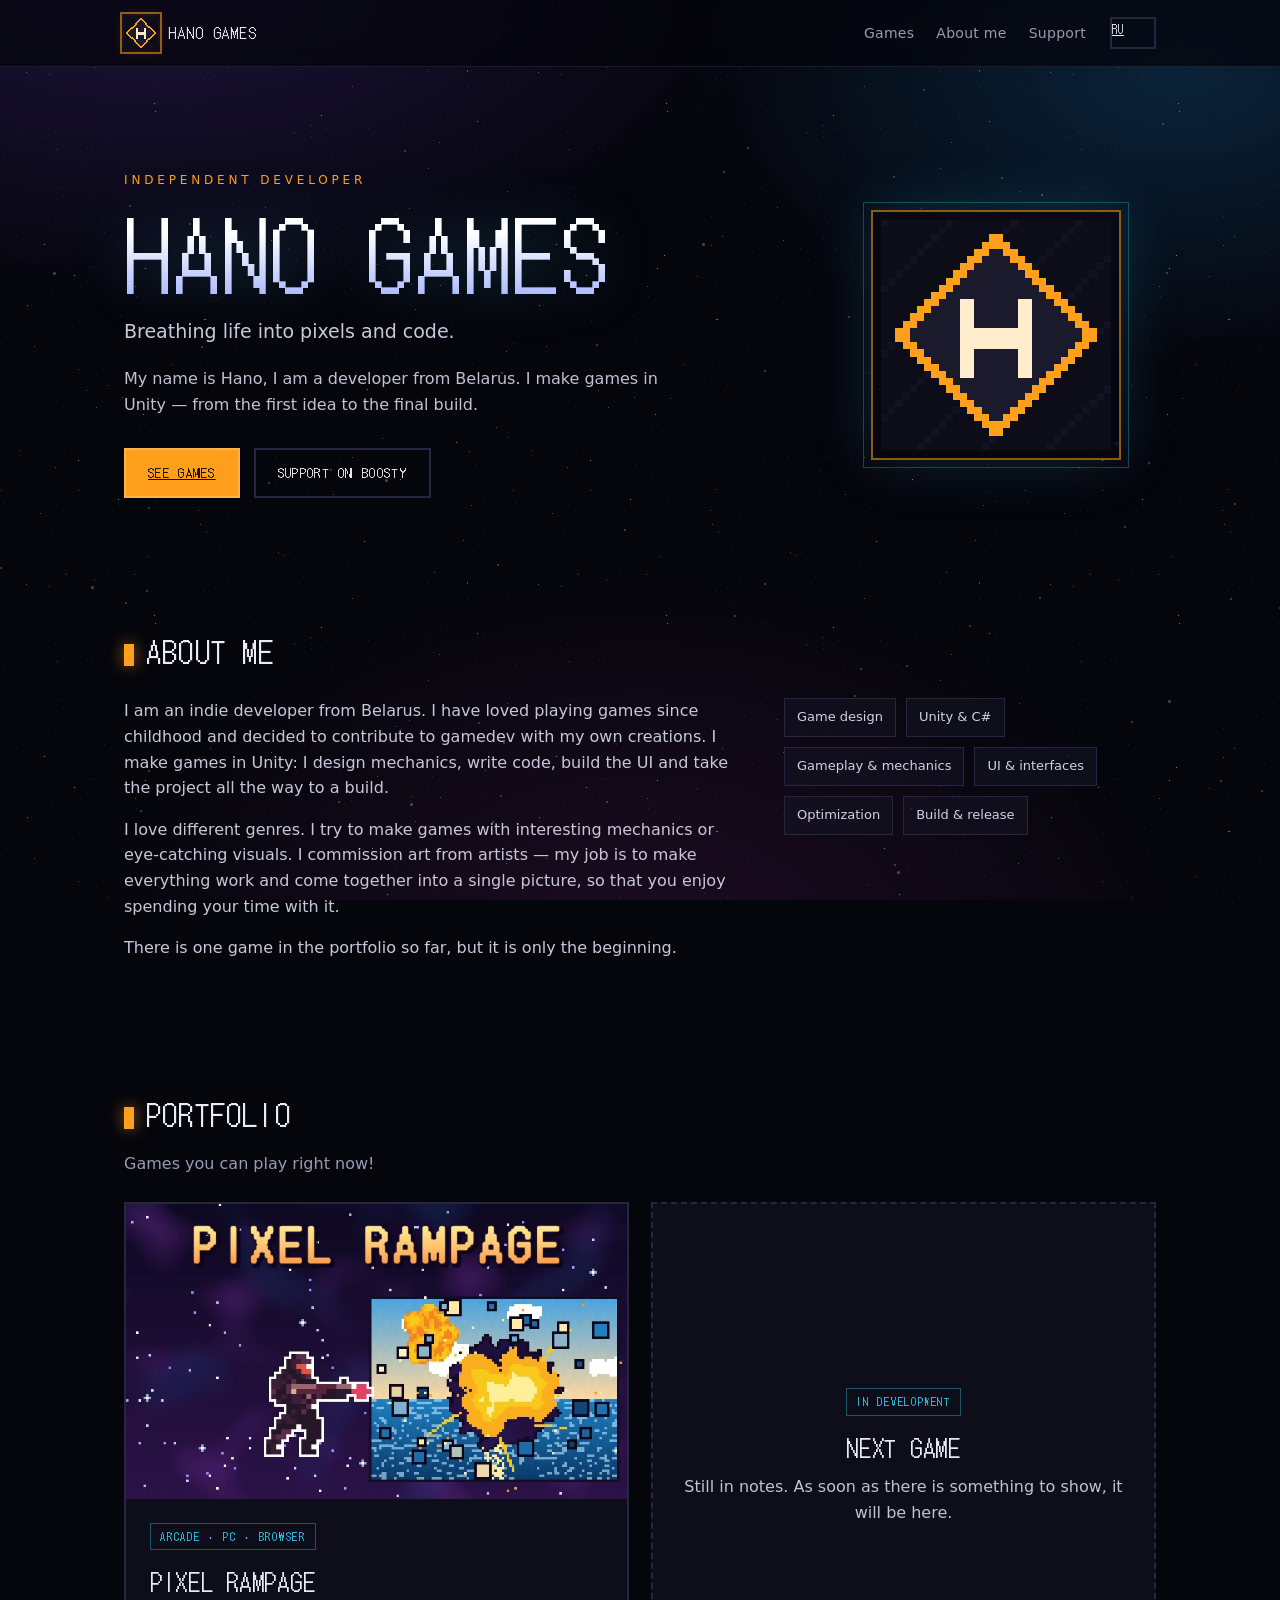
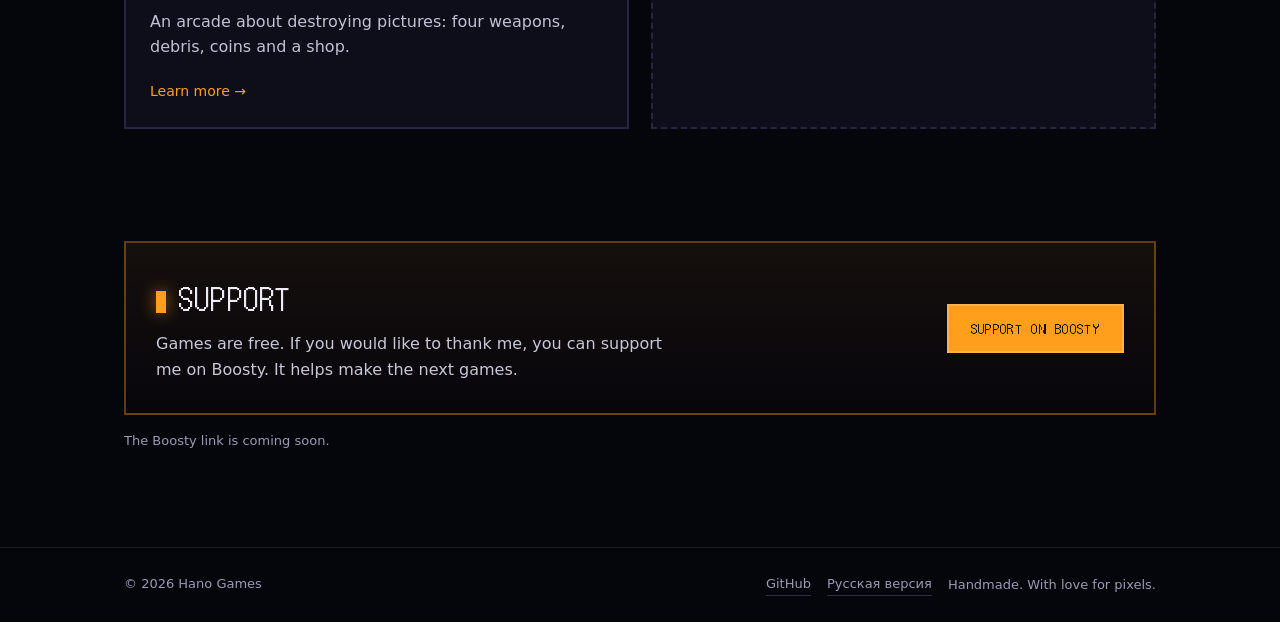
==== en/index.html @ d6735bb4 "Add Yandex.Metrika counter 114110153" ====
<!DOCTYPE html>
<html lang="en">
<head>
<meta charset="utf-8">
<meta name="viewport" content="width=device-width, initial-scale=1">
<title>Hano Games — indie game developer</title>
<meta name="description" content="Hano Games — indie game developer from Belarus. Breathing life into pixels and code: mechanics, code, UI and builds. Portfolio: Pixel Rampage and upcoming projects.">
<meta property="og:title" content="Hano Games">
<meta property="og:description" content="Breathing life into pixels and code.">
<meta property="og:image" content="https://hano-games.netlify.app/img/og-home-en.png">
<meta property="og:image:alt" content="Breathing life into pixels and code.">
<meta property="og:image:width" content="1200">
<meta property="og:image:height" content="630">
<meta property="og:type" content="website">
<meta property="og:locale" content="en_US">
<meta property="og:locale:alternate" content="ru_RU">
<meta property="og:url" content="https://hano-games.netlify.app/en/">
<link rel="canonical" href="https://hano-games.netlify.app/en/">
<link rel="alternate" hreflang="en" href="https://hano-games.netlify.app/en/">
<link rel="alternate" hreflang="ru" href="https://hano-games.netlify.app/">
<link rel="alternate" hreflang="x-default" href="https://hano-games.netlify.app/">
<link rel="icon" href="../img/favicon-32.png" sizes="32x32">
<link rel="apple-touch-icon" href="../img/apple-touch-icon.png">
<link rel="preload" href="../fonts/dotgothic.woff2" as="font" type="font/woff2" crossorigin>
<link rel="stylesheet" href="../css/style.css">

<!-- Yandex.Metrika counter -->
<script type="text/javascript">
    (function(m,e,t,r,i,k,a){
        m[i]=m[i]||function(){(m[i].a=m[i].a||[]).push(arguments)};
        m[i].l=1*new Date();
        for (var j = 0; j < document.scripts.length; j++) {if (document.scripts[j].src === r) { return; }}
        k=e.createElement(t),a=e.getElementsByTagName(t)[0],k.async=1,k.src=r,a.parentNode.insertBefore(k,a)
    })(window, document,'script','https://mc.yandex.ru/metrika/tag.js?id=114110153', 'ym');

    ym(114110153, 'init', {ssr:true, webvisor:true, clickmap:true, ecommerce:"dataLayer", referrer: document.referrer, url: location.href, accurateTrackBounce:true, trackLinks:true});
</script>
<noscript><div><img src="https://mc.yandex.ru/watch/114110153" style="position:absolute; left:-9999px;" alt="" /></div></noscript>
<!-- /Yandex.Metrika counter -->
</head>
<body data-page="home" data-root="../" data-fixed-lang="en">
<div id="starfield" aria-hidden="true"></div>

<header class="top">
  <div class="wrap top-inner">
    <a class="logo" href="../index.html">
      <img src="../img/logo.png" alt="" width="34" height="34">
      <span>Hano Games</span>
    </a>
    <nav class="nav">
      <a href="#portfolio" data-i18n="nav.games">Games</a>
      <a href="#about" data-i18n="nav.about">About me</a>
      <a href="#support" data-i18n="nav.support">Support</a>
    </nav>
    <a class="lang" id="lang" href="../index.html?lang=ru" aria-label="Переключить на русский">RU</a>
  </div>
</header>

<main>
  <section class="hero">
    <div class="wrap hero-grid">
      <div>
        <p class="kicker" data-i18n="hero.kicker">Independent developer</p>
        <h1 data-i18n="hero.title">Hano Games</h1>
        <p class="tagline" data-i18n="hero.tagline">Breathing life into pixels and code.</p>
        <p class="bio" data-i18n="hero.bio">My name is Hano, I am a developer from Belarus. I make games in Unity — from the first idea to the final build.</p>
        <div class="actions">
          <a class="btn primary" href="#portfolio" data-i18n="btn.games">See games</a>
          <button class="btn ghost" type="button" data-action="support" data-i18n="btn.support">Support on Boosty</button>
        </div>
      </div>
      <div class="hero-art">
        <img src="../img/logo.png" alt="Hano Games" width="240" height="240">
      </div>
    </div>
  </section>

  <section class="section" id="about">
    <div class="wrap">
      <h2 data-i18n="about.title">About me</h2>
      <div class="about-grid">
        <div class="about">
          <p data-i18n="about.text1">I am an indie developer from Belarus. I have loved playing games since childhood and decided to contribute to gamedev with my own creations. I make games in Unity: I design mechanics, write code, build the UI and take the project all the way to a build.</p>
          <p data-i18n="about.text2">I love different genres. I try to make games with interesting mechanics or eye-catching visuals. I commission art from artists — my job is to make everything work and come together into a single picture, so that you enjoy spending your time with it.</p>
          <p data-i18n="about.text3">There is one game in the portfolio so far, but it is only the beginning.</p>
        </div>
        <ul class="skills">
          <li data-i18n="skills.gamedesign">Game design</li>
          <li data-i18n="skills.unity">Unity & C#</li>
          <li data-i18n="skills.gameplay">Gameplay & mechanics</li>
          <li data-i18n="skills.ui">UI & interfaces</li>
          <li data-i18n="skills.optimization">Optimization</li>
          <li data-i18n="skills.release">Build & release</li>
        </ul>
      </div>
    </div>
  </section>

  <section class="section" id="portfolio">
    <div class="wrap">
      <h2 data-i18n="portfolio.title">Portfolio</h2>
      <p class="sub" data-i18n="portfolio.sub">Games you can play right now!</p>

      <div class="portfolio">
        <a class="game-card" href="../game.html">
          <div class="game-card-art">
            <img src="../img/cover-800x470_en.webp" alt="Pixel Rampage">
          </div>
          <div class="game-card-body">
            <span class="tag" data-i18n="game.tag">Arcade · PC · Browser</span>
            <h3>Pixel Rampage</h3>
            <p data-i18n="game.short">An arcade about destroying pictures: four weapons, debris, coins and a shop.</p>
            <span class="more" data-i18n="game.open">Learn more →</span>
          </div>
        </a>

        <div class="game-card soon-card">
          <div class="soon-inner">
            <span class="tag" data-i18n="portfolio.soon.tag">In development</span>
            <h3 data-i18n="portfolio.soon.title">Next game</h3>
            <p data-i18n="portfolio.soon.text">Still in notes. As soon as there is something to show, it will be here.</p>
          </div>
        </div>
      </div>
    </div>
  </section>

  <section class="section" id="support">
    <div class="wrap">
      <div class="support-panel">
        <div>
          <h2 data-i18n="support.title">Support</h2>
          <p data-i18n="support.text">Games are free. If you would like to thank me, you can support me on Boosty. It helps make the next games.</p>
        </div>
        <button class="btn primary" type="button" data-action="support" data-i18n="btn.support">Support on Boosty</button>
      </div>
      <p class="note" data-i18n="support.note">The Boosty link is coming soon.</p>
    </div>
  </section>
</main>

<footer class="foot">
  <div class="wrap foot-inner">
    <span>© 2026 Hano Games</span>
    <span class="foot-links">
      <a href="https://github.com/HanoSoullsGames/pixel-rampage" target="_blank" rel="noopener">GitHub</a>
      <a href="../index.html" hreflang="ru">Русская версия</a>
      <span data-i18n="footer.made">Handmade. With love for pixels.</span>
    </span>
  </div>
</footer>

<div class="toast" id="toast" role="status" aria-live="polite"></div>

<script src="../js/main.js"></script>
</body>
</html>
---- css/style.css ----
/* ---------- Fonts ---------- */
@font-face {
  font-family: 'DotGothic';
  src: url('../fonts/dotgothic.woff2') format('woff2');
  font-display: swap;
  font-weight: 400;
}

/* ---------- Base ---------- */
:root {
  --bg: #05050c;
  --panel: rgba(17, 17, 30, 0.86);
  --line: #262640;
  --ink: #ecebf5;
  --dim: #9b9ab4;
  --accent: #ff9f1c;
  --accent2: #38d6ff;
  --max: 1080px;
}

* { box-sizing: border-box; }

html { background: var(--bg); scroll-behavior: smooth; }

body {
  margin: 0;
  min-height: 100vh;
  color: var(--ink);
  font-family: 'Segoe UI', system-ui, -apple-system, 'Helvetica Neue', Arial, sans-serif;
  font-size: 16px;
  line-height: 1.6;
  background:
    radial-gradient(900px 500px at 12% -5%, rgba(60, 40, 120, 0.45), transparent 70%),
    radial-gradient(700px 420px at 92% 8%, rgba(20, 90, 140, 0.35), transparent 70%),
    radial-gradient(800px 600px at 50% 110%, rgba(90, 30, 90, 0.3), transparent 70%),
    var(--bg);
  background-attachment: fixed;
}

/* звёзды: статичная плотная сетка, мерцание — отдельными точками */
body::before {
  content: "";
  position: fixed;
  inset: 0;
  background: url('../img/stars.png') repeat;
  opacity: 0.5;
  pointer-events: none;
  z-index: 0;
}

#starfield {
  position: fixed;
  inset: 0;
  overflow: hidden;
  pointer-events: none;
  z-index: 1;
}

.star {
  position: absolute;
  border-radius: 50%;
  background: #dbe4ff;
  opacity: 0.3;
  animation: twinkle var(--dur, 12s) ease-in-out var(--delay, 0s) infinite;
}

@keyframes twinkle {
  0%, 100% { opacity: 0.1; transform: scale(0.85); }
  50% { opacity: 0.85; transform: scale(1.08); }
}

.meteor {
  position: absolute;
  width: 180px;
  height: 2px;
  border-radius: 2px;
  background: linear-gradient(90deg, rgba(190, 220, 255, 0) 0%, rgba(190, 220, 255, 0.75) 70%, #ffffff 100%);
  opacity: 0;
  transform: rotate(135deg);
  will-change: transform, opacity;
}

.meteor.go { animation: meteorFly 1.6s ease-out forwards; }

@keyframes meteorFly {
  0% { opacity: 0; transform: translate3d(0, 0, 0) rotate(135deg); }
  12% { opacity: 0.9; }
  100% { opacity: 0; transform: translate3d(-55vw, 55vh, 0) rotate(135deg); }
}

header, main, footer { position: relative; z-index: 2; }

.wrap {
  width: 100%;
  max-width: var(--max);
  margin: 0 auto;
  padding: 0 24px;
}

a { color: var(--accent2); }

h1, h2, h3, .logo span, .btn, .tag, .lang {
  font-family: 'DotGothic', ui-monospace, 'Cascadia Mono', monospace;
  font-weight: 400;
}

h2 {
  position: relative;
  margin: 0 0 24px;
  font-size: 30px;
  letter-spacing: 0.04em;
  text-transform: uppercase;
}

h2::before {
  content: "";
  display: inline-block;
  width: 10px;
  height: 22px;
  margin-right: 12px;
  background: var(--accent);
  vertical-align: -3px;
  box-shadow: 0 0 16px rgba(255, 159, 28, 0.6);
}

/* ---------- Header ---------- */
.top {
  position: sticky;
  top: 0;
  z-index: 10;
  background: rgba(5, 5, 12, 0.72);
  border-bottom: 1px solid rgba(120, 120, 180, 0.18);
  backdrop-filter: blur(10px);
}

.top-inner {
  display: flex;
  align-items: center;
  gap: 24px;
  height: 66px;
}

.logo {
  display: flex;
  align-items: center;
  gap: 10px;
  color: var(--ink);
  text-decoration: none;
  letter-spacing: 0.06em;
  text-transform: uppercase;
  font-size: 15px;
}

.logo img {
  image-rendering: pixelated;
  outline: 2px solid rgba(255, 159, 28, 0.55);
  outline-offset: 2px;
  box-shadow: 0 0 14px rgba(255, 159, 28, 0.18);
}

.nav {
  display: flex;
  gap: 22px;
  margin-left: auto;
}

.nav a {
  color: var(--dim);
  text-decoration: none;
  font-size: 14px;
  letter-spacing: 0.02em;
}

.nav a:hover { color: var(--ink); }

.lang {
  width: 46px;
  height: 32px;
  border: 2px solid var(--line);
  background: transparent;
  color: var(--ink);
  font-size: 12px;
  letter-spacing: 0.08em;
  cursor: pointer;
}

.lang:hover { border-color: var(--accent2); color: var(--accent2); }

/* ---------- Hero ---------- */
.hero { padding: 104px 0 72px; }

.kicker {
  margin: 0 0 14px;
  color: var(--accent);
  font-size: 12px;
  letter-spacing: 0.32em;
  text-transform: uppercase;
}

.hero h1 {
  margin: 0;
  font-size: clamp(44px, 9vw, 92px);
  line-height: 1.02;
  letter-spacing: 0.02em;
  text-transform: uppercase;
  background: linear-gradient(180deg, #ffffff 30%, #a9b8ff 100%);
  -webkit-background-clip: text;
  background-clip: text;
  color: transparent;
  filter: drop-shadow(0 0 26px rgba(56, 214, 255, 0.22));
}

.tagline {
  max-width: 34ch;
  margin: 18px 0 0;
  font-size: 19px;
  color: #c9c8da;
}

.actions {
  display: flex;
  flex-wrap: wrap;
  gap: 14px;
  margin-top: 30px;
}

.note {
  margin: 16px 0 0;
  color: var(--dim);
  font-size: 13px;
}

/* ---------- Buttons ---------- */
.btn {
  display: inline-flex;
  align-items: center;
  justify-content: center;
  padding: 13px 22px;
  border: 2px solid var(--line);
  background: transparent;
  color: var(--ink);
  font-size: 13px;
  letter-spacing: 0.1em;
  text-transform: uppercase;
  cursor: pointer;
  transition: transform 0.12s ease, box-shadow 0.12s ease, border-color 0.12s ease, background 0.12s ease;
}

.btn:hover { transform: translateY(-2px); }
.btn:active { transform: translateY(0); }

.btn.primary {
  background: var(--accent);
  border-color: #ffb347;
  color: #120c04;
  box-shadow: 0 0 0 rgba(255, 159, 28, 0);
}

.btn.primary:hover { box-shadow: 0 10px 26px rgba(255, 159, 28, 0.28); }

.btn.ghost:hover {
  border-color: var(--accent2);
  color: #ffffff;
  box-shadow: 0 10px 26px rgba(56, 214, 255, 0.18);
}

/* ---------- Sections ---------- */
.section { padding: 56px 0; }

.sub {
  margin: -10px 0 26px;
  color: var(--dim);
}

/* ---------- Hero layout ---------- */
.hero-grid {
  display: grid;
  grid-template-columns: 1.35fr 0.65fr;
  gap: 48px;
  align-items: center;
}

.hero-art { display: flex; justify-content: center; }

.hero-art img {
  width: 100%;
  max-width: 250px;
  height: auto;
  image-rendering: pixelated;
  padding: 8px;
  background: rgba(8, 8, 16, 0.7);
  border: 2px solid rgba(255, 159, 28, 0.55);
  outline: 1px solid rgba(56, 214, 255, 0.28);
  outline-offset: 7px;
  box-shadow: 0 0 60px rgba(56, 214, 255, 0.16);
}

.bio {
  max-width: 54ch;
  margin: 20px 0 0;
  color: #c2c1d4;
}

/* ---------- About ---------- */
.about-grid {
  display: grid;
  grid-template-columns: 1.25fr 0.75fr;
  gap: 40px;
  align-items: start;
}

.skills {
  display: flex;
  flex-wrap: wrap;
  gap: 10px;
  margin: 0;
  padding: 0;
  list-style: none;
}

.skills li {
  padding: 8px 12px;
  border: 1px solid var(--line);
  background: rgba(20, 20, 36, 0.6);
  color: #d3d2e2;
  font-size: 13px;
}

/* ---------- Portfolio ---------- */
.portfolio {
  display: grid;
  grid-template-columns: repeat(auto-fit, minmax(300px, 1fr));
  align-items: stretch;
  gap: 22px;
}

.game-card {
  display: flex;
  flex-direction: column;
  height: 100%;
  background: var(--panel);
  border: 2px solid var(--line);
  color: inherit;
  text-decoration: none;
  transition: border-color 0.15s ease, transform 0.15s ease, box-shadow 0.15s ease;
}

.game-card:hover {
  border-color: rgba(255, 159, 28, 0.7);
  transform: translateY(-3px);
  box-shadow: 0 18px 50px rgba(0, 0, 0, 0.45);
}

.game-card-art { overflow: hidden; aspect-ratio: 800 / 470; }

.game-card-art img {
  width: 100%;
  height: 100%;
  object-fit: cover;
  display: block;
}

.game-card-body { padding: 24px; }

.game-card h3 {
  margin: 12px 0 8px;
  font-size: 24px;
  letter-spacing: 0.03em;
  text-transform: uppercase;
}

.soon-card {
  justify-content: center;
  align-items: center;
  text-align: center;
  border-style: dashed;
  color: var(--dim);
  min-height: 300px;
}

.soon-inner { padding: 28px; }
.soon-card h3 { color: var(--ink); }

.game-card p { margin: 0 0 18px; color: #c2c1d4; }

.tag {
  display: inline-block;
  padding: 4px 9px;
  border: 1px solid rgba(56, 214, 255, 0.35);
  color: var(--accent2);
  font-size: 11px;
  letter-spacing: 0.16em;
  text-transform: uppercase;
}

.more { color: var(--accent); font-size: 14px; }

/* ---------- About ---------- */
.about { max-width: 72ch; }
.about p { margin: 0 0 16px; color: #c8c7d9; }

/* ---------- Support ---------- */
.support-panel {
  display: flex;
  flex-wrap: wrap;
  align-items: center;
  justify-content: space-between;
  gap: 24px;
  padding: 30px;
  border: 2px solid rgba(255, 159, 28, 0.35);
  background: linear-gradient(180deg, rgba(255, 159, 28, 0.07), rgba(255, 159, 28, 0.01));
}

.support-panel h2 { margin-bottom: 10px; }
.support-panel p { margin: 0; color: #c8c7d9; max-width: 52ch; }

/* ---------- Footer ---------- */
.foot {
  margin-top: 40px;
  border-top: 1px solid rgba(120, 120, 180, 0.18);
}

.foot-inner {
  display: flex;
  flex-wrap: wrap;
  justify-content: space-between;
  gap: 10px;
  padding: 26px 24px;
  color: var(--dim);
  font-size: 13px;
}

.foot-links {
  display: inline-flex;
  flex-wrap: wrap;
  align-items: center;
  gap: 16px;
}

.foot a {
  color: var(--dim);
  text-decoration: none;
  border-bottom: 1px solid rgba(120, 120, 180, 0.35);
}

.foot a:hover {
  color: var(--accent2);
  border-bottom-color: var(--accent2);
}

/* ---------- Game page ---------- */
.game-page { padding-top: 40px; }

.back {
  color: var(--dim);
  text-decoration: none;
  font-size: 14px;
}

.back:hover { color: var(--accent2); }

.game-head { margin-top: 18px; }

.game-head h1 {
  margin: 14px 0 0;
  font-size: clamp(36px, 6vw, 62px);
  text-transform: uppercase;
  letter-spacing: 0.02em;
}

.lead {
  max-width: 68ch;
  margin: 16px 0 0;
  font-size: 18px;
  color: #c9c8da;
}

.shot-main {
  margin: 34px 0 0;
  border: 2px solid var(--line);
  line-height: 0;
}

.shot-main img, .gallery img {
  width: 100%;
  display: block;
}

/* трейлер */
.video-block { margin: 30px 0 0; }

.video-frame {
  position: relative;
  border: 2px solid var(--line);
  background: #000;
  aspect-ratio: 16 / 9;
  line-height: 0;
  transition: border-color 0.15s ease, box-shadow 0.15s ease;
}

.video-frame:hover {
  border-color: rgba(255, 159, 28, 0.55);
  box-shadow: 0 0 26px rgba(255, 159, 28, 0.12);
}

.video-frame video {
  display: block;
  width: 100%;
  height: 100%;
  object-fit: contain;
  background: #000;
  cursor: pointer;
}

.sound-toggle {
  position: absolute;
  right: 12px;
  bottom: 12px;
  padding: 8px 12px;
  font: inherit;
  font-size: 12px;
  letter-spacing: 0.08em;
  text-transform: uppercase;
  color: var(--ink);
  background: rgba(5, 5, 12, 0.78);
  border: 1px solid rgba(255, 159, 28, 0.5);
  cursor: pointer;
  transition: color 0.15s ease, border-color 0.15s ease, background 0.15s ease;
}

.sound-toggle:hover {
  color: var(--accent);
  border-color: var(--accent);
  background: rgba(5, 5, 12, 0.92);
}

.video-block .note { margin-top: 10px; }

.block { margin-top: 56px; }

.features {
  margin: 0;
  padding: 0;
  columns: 2;
  column-gap: 32px;
}

.features li {
  list-style: none;
  position: relative;
  padding-left: 22px;
  margin: 0 0 12px;
  break-inside: avoid;
  color: #d3d2e2;
}

.features li::before {
  content: "▸";
  position: absolute;
  left: 0;
  color: var(--accent);
}

.gallery {
  display: grid;
  grid-template-columns: repeat(2, 1fr);
  gap: 16px;
}

.gallery img { border: 2px solid var(--line); }

.specs {
  display: grid;
  grid-template-columns: repeat(auto-fit, minmax(230px, 1fr));
  gap: 12px;
  margin: 0;
}

.specs > div {
  border: 2px solid var(--line);
  background: rgba(15, 15, 28, 0.6);
  padding: 14px 16px;
}

.specs dt {
  font-size: 11px;
  letter-spacing: 0.16em;
  text-transform: uppercase;
  color: var(--dim);
}

.specs dd { margin: 6px 0 0; font-size: 16px; }

/* ---------- Toast ---------- */
.toast {
  position: fixed;
  left: 50%;
  bottom: 28px;
  z-index: 50;
  padding: 12px 20px;
  background: #14142a;
  border: 2px solid var(--line);
  font-family: 'DotGothic', ui-monospace, monospace;
  font-size: 13px;
  letter-spacing: 0.04em;
  opacity: 0;
  transform: translate(-50%, 16px);
  pointer-events: none;
  transition: opacity 0.2s ease, transform 0.2s ease;
}

.toast.show { opacity: 1; transform: translate(-50%, 0); }

/* ---------- Motion ---------- */
@media (prefers-reduced-motion: reduce) {
  body::before { animation: none; }
  .btn, .game-card { transition: none; }
}

/* ---------- Responsive ---------- */
@media (max-width: 860px) {
  .nav { display: none; }
  .features { columns: 1; }
  .hero { padding: 72px 0 48px; }
  .gallery { grid-template-columns: 1fr; }
  .hero-grid, .about-grid { grid-template-columns: 1fr; gap: 28px; }
  .hero-art { order: -1; }
  .hero-art img { max-width: 150px; }
}

@media (max-width: 520px) {
  h2 { font-size: 24px; }
  .tagline { font-size: 17px; }
  .actions .btn { width: 100%; }
}
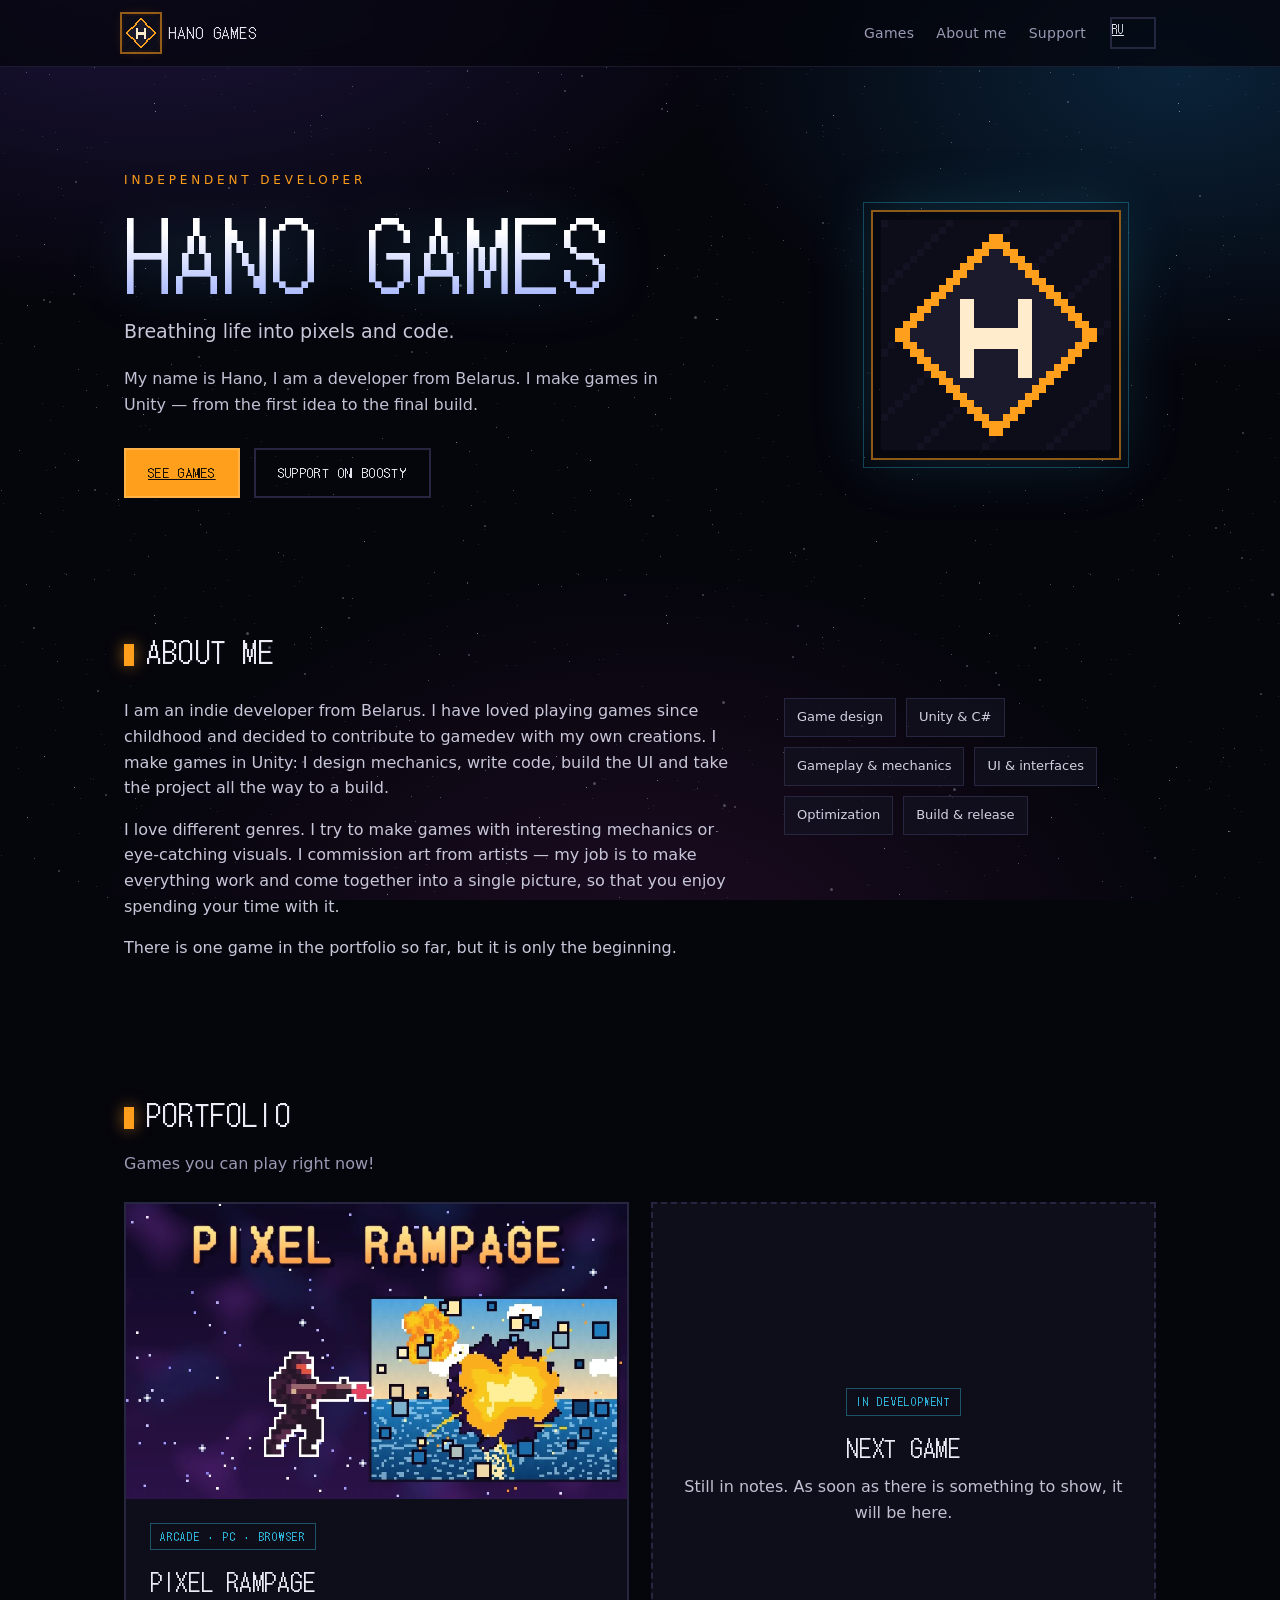
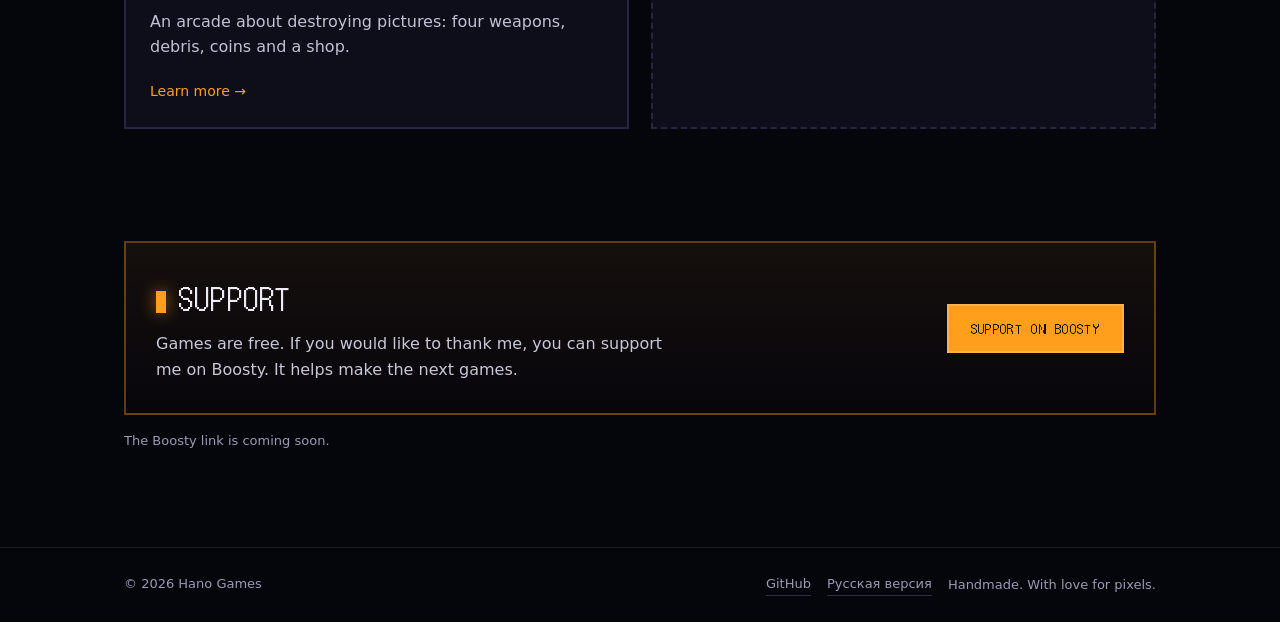
==== commit a295389b: "Contacts section, 404 page, sitemap, robots, share button" ====
--- a/en/index.html
+++ b/en/index.html
@@ -50,6 +50,7 @@
     <nav class="nav">
       <a href="#portfolio" data-i18n="nav.games">Games</a>
       <a href="#about" data-i18n="nav.about">About me</a>
+      <a href="#contact" id="nav-contact" data-i18n="nav.contact">Contacts</a>
       <a href="#support" data-i18n="nav.support">Support</a>
     </nav>
     <a class="lang" id="lang" href="../index.html?lang=ru" aria-label="Переключить на русский">RU</a>
@@ -125,6 +126,18 @@
     </div>
   </section>
 
+  <section class="section" id="contact">
+    <div class="wrap">
+      <h2 data-i18n="contact.title">Get in touch</h2>
+      <p class="sub" data-i18n="contact.sub">Open to offers: a game commission, collaboration, or just a question.</p>
+      <div class="actions">
+        <a class="btn primary" id="contact-telegram" href="#" hidden data-i18n="contact.telegram">Telegram</a>
+        <a class="btn ghost" id="contact-email" href="#" hidden data-i18n="contact.email">Email</a>
+        <a class="btn ghost" id="contact-vk" href="#" hidden data-i18n="contact.vk">VK</a>
+      </div>
+    </div>
+  </section>
+
   <section class="section" id="support">
     <div class="wrap">
       <div class="support-panel">
--- a/css/style.css
+++ b/css/style.css
@@ -19,6 +19,28 @@
 }
 
 * { box-sizing: border-box; }
+
+[hidden] { display: none !important; }
+
+.notfound {
+  min-height: 60vh;
+  padding: 80px 24px 40px;
+  text-align: center;
+}
+
+.notfound h1 {
+  margin: 8px 0 12px;
+  font-size: clamp(28px, 5vw, 44px);
+}
+
+.notfound .sub {
+  color: var(--dim);
+  margin: 0 0 26px;
+}
+
+.notfound .actions {
+  justify-content: center;
+}
 
 html { background: var(--bg); scroll-behavior: smooth; }
 
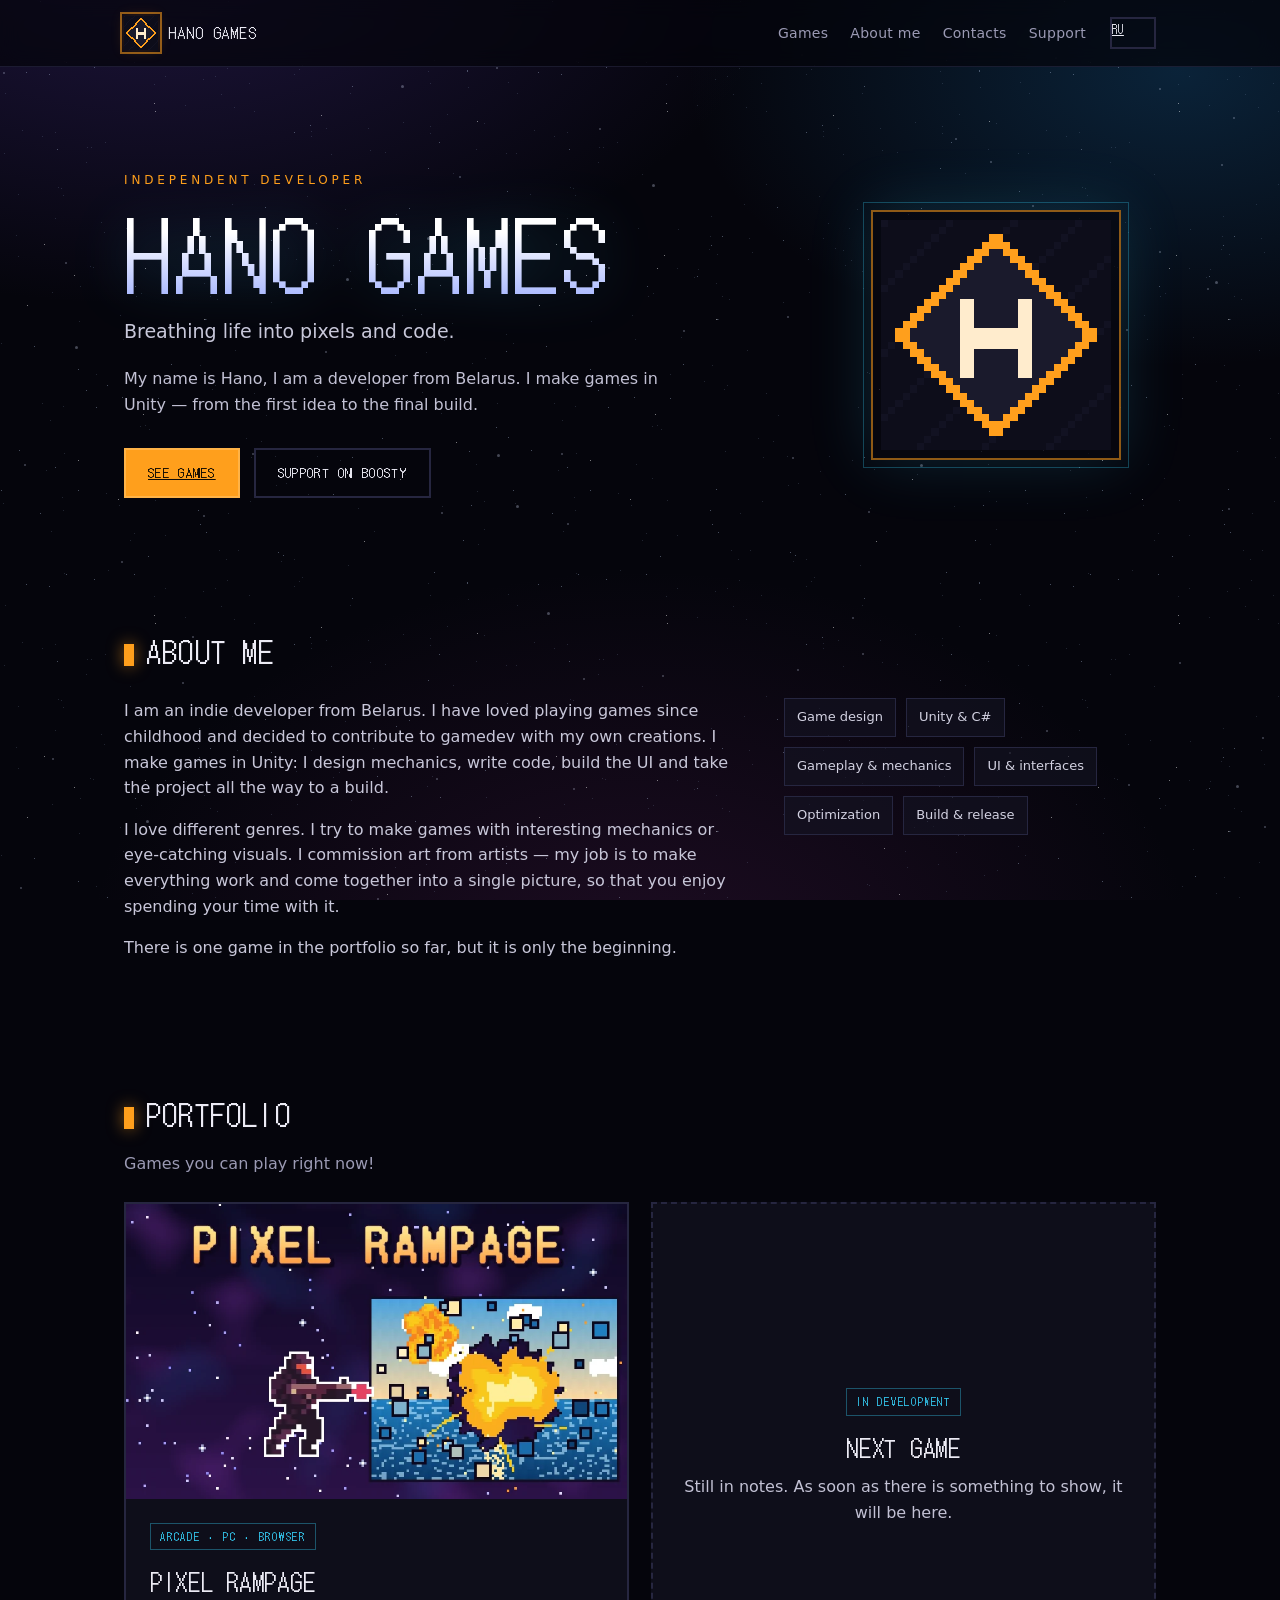
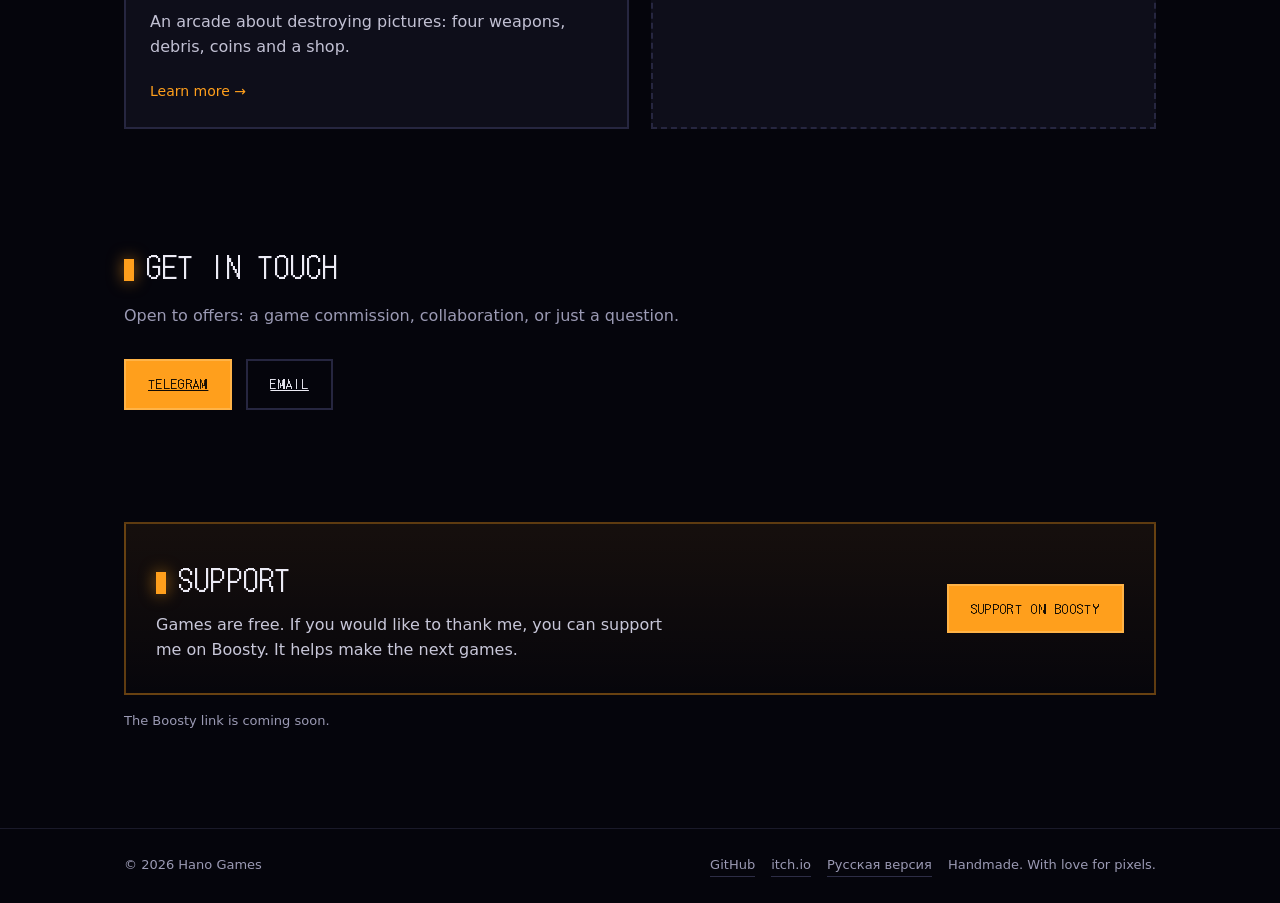
==== commit 15dbd31a: "Add itch.io links to game page and footer" ====
--- a/en/index.html
+++ b/en/index.html
@@ -157,6 +157,7 @@
     <span>© 2026 Hano Games</span>
     <span class="foot-links">
       <a href="https://github.com/HanoSoullsGames/pixel-rampage" target="_blank" rel="noopener">GitHub</a>
+      <a href="https://hanosoulls.itch.io/pixel-rampage" target="_blank" rel="noopener">itch.io</a>
       <a href="../index.html" hreflang="ru">Русская версия</a>
       <span data-i18n="footer.made">Handmade. With love for pixels.</span>
     </span>
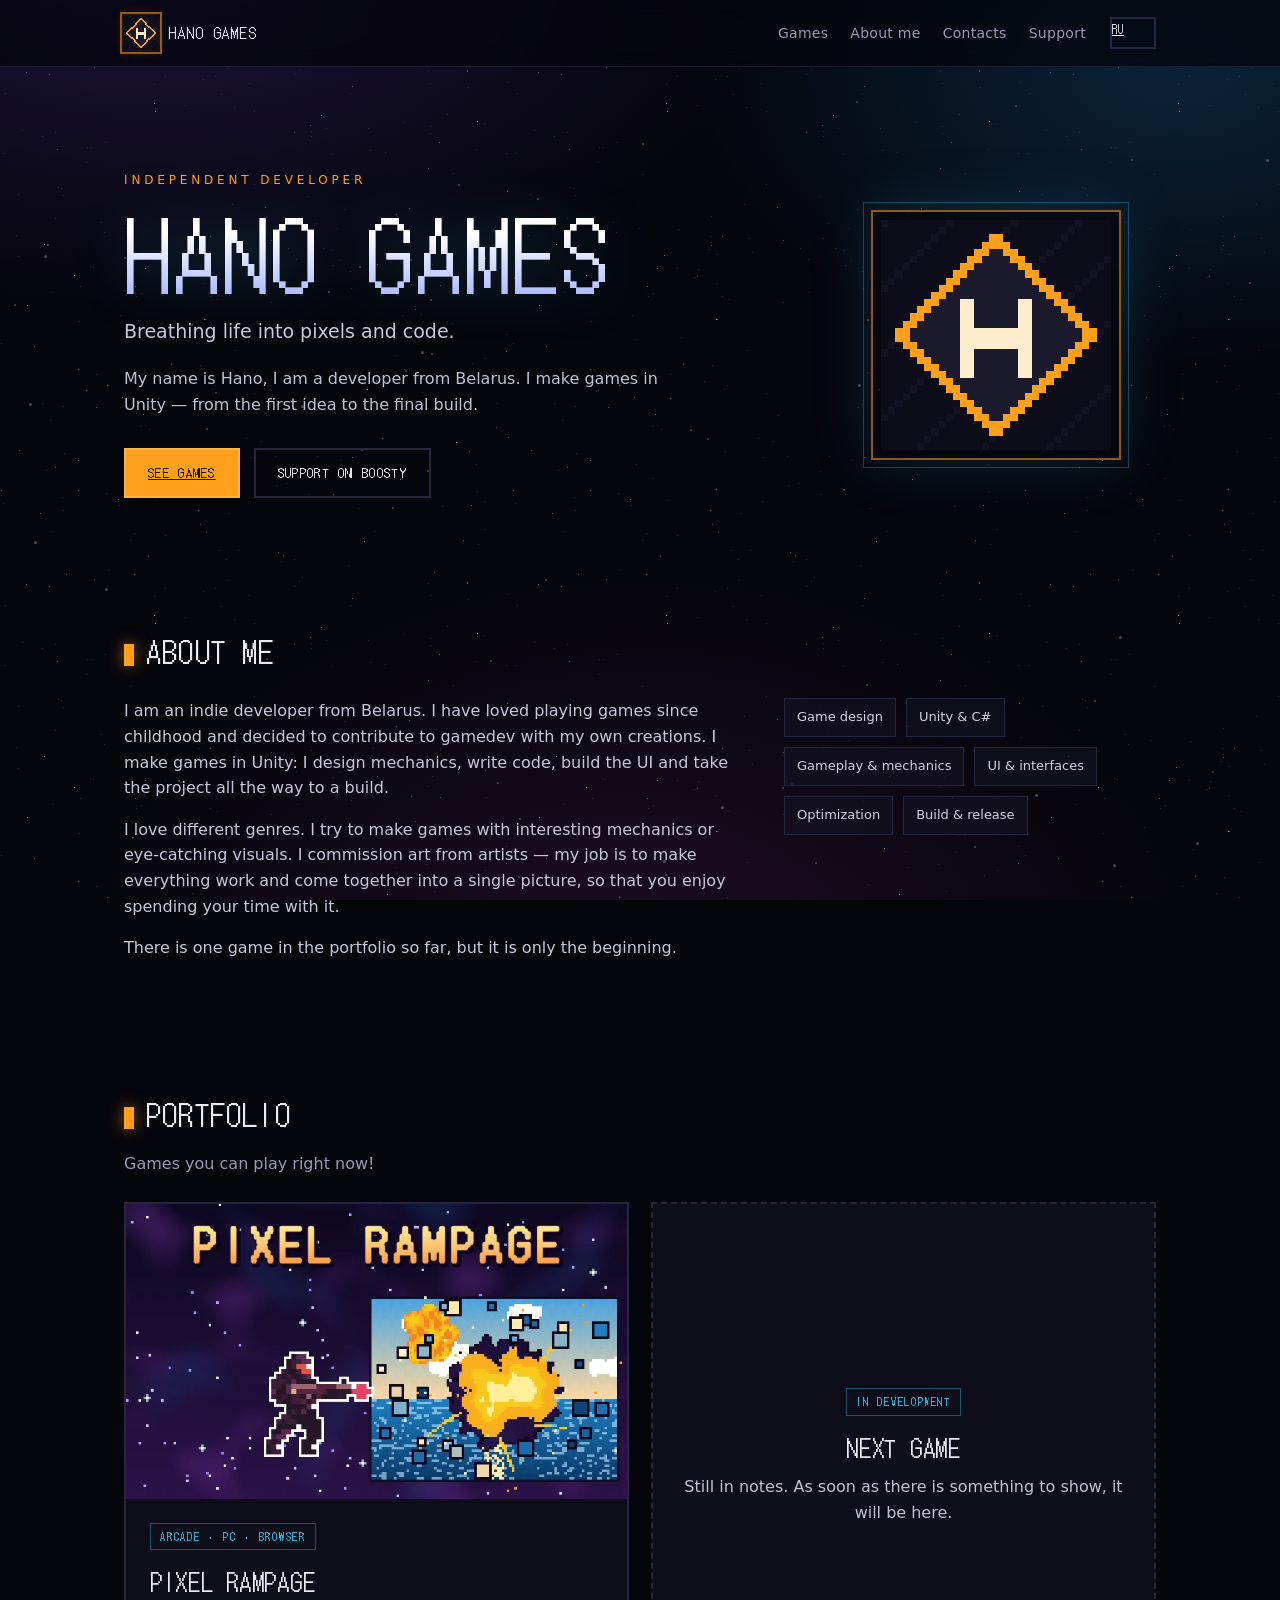
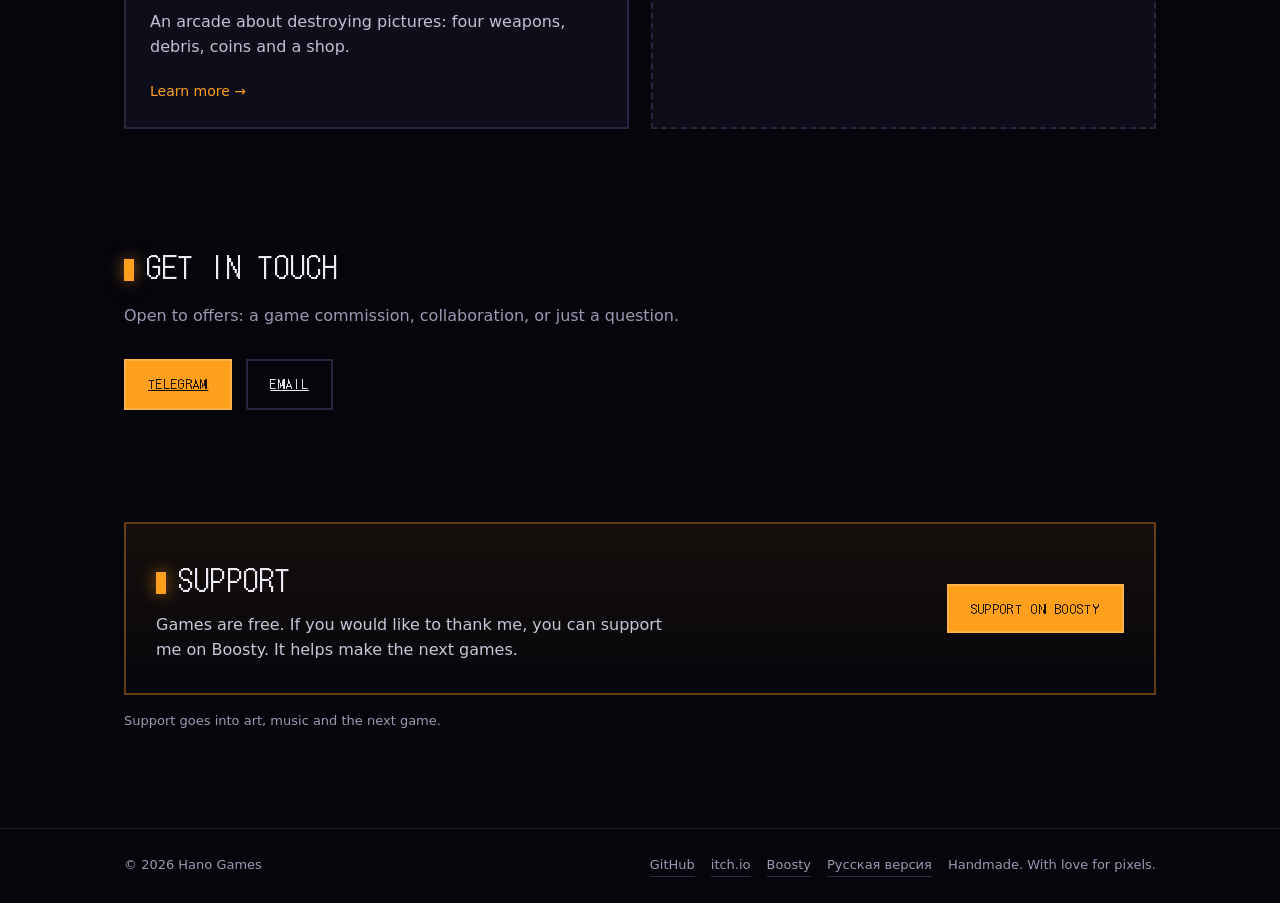
==== commit f93d0d8a: "Connect Boosty support link" ====
--- a/en/index.html
+++ b/en/index.html
@@ -147,7 +147,7 @@
         </div>
         <button class="btn primary" type="button" data-action="support" data-i18n="btn.support">Support on Boosty</button>
       </div>
-      <p class="note" data-i18n="support.note">The Boosty link is coming soon.</p>
+      <p class="note" data-i18n="support.note">Support goes into art, music and the next game.</p>
     </div>
   </section>
 </main>
@@ -158,6 +158,7 @@
     <span class="foot-links">
       <a href="https://github.com/HanoSoullsGames/pixel-rampage" target="_blank" rel="noopener">GitHub</a>
       <a href="https://hanosoulls.itch.io/pixel-rampage" target="_blank" rel="noopener">itch.io</a>
+      <a href="https://boosty.to/hano.games" target="_blank" rel="noopener">Boosty</a>
       <a href="../index.html" hreflang="ru">Русская версия</a>
       <span data-i18n="footer.made">Handmade. With love for pixels.</span>
     </span>
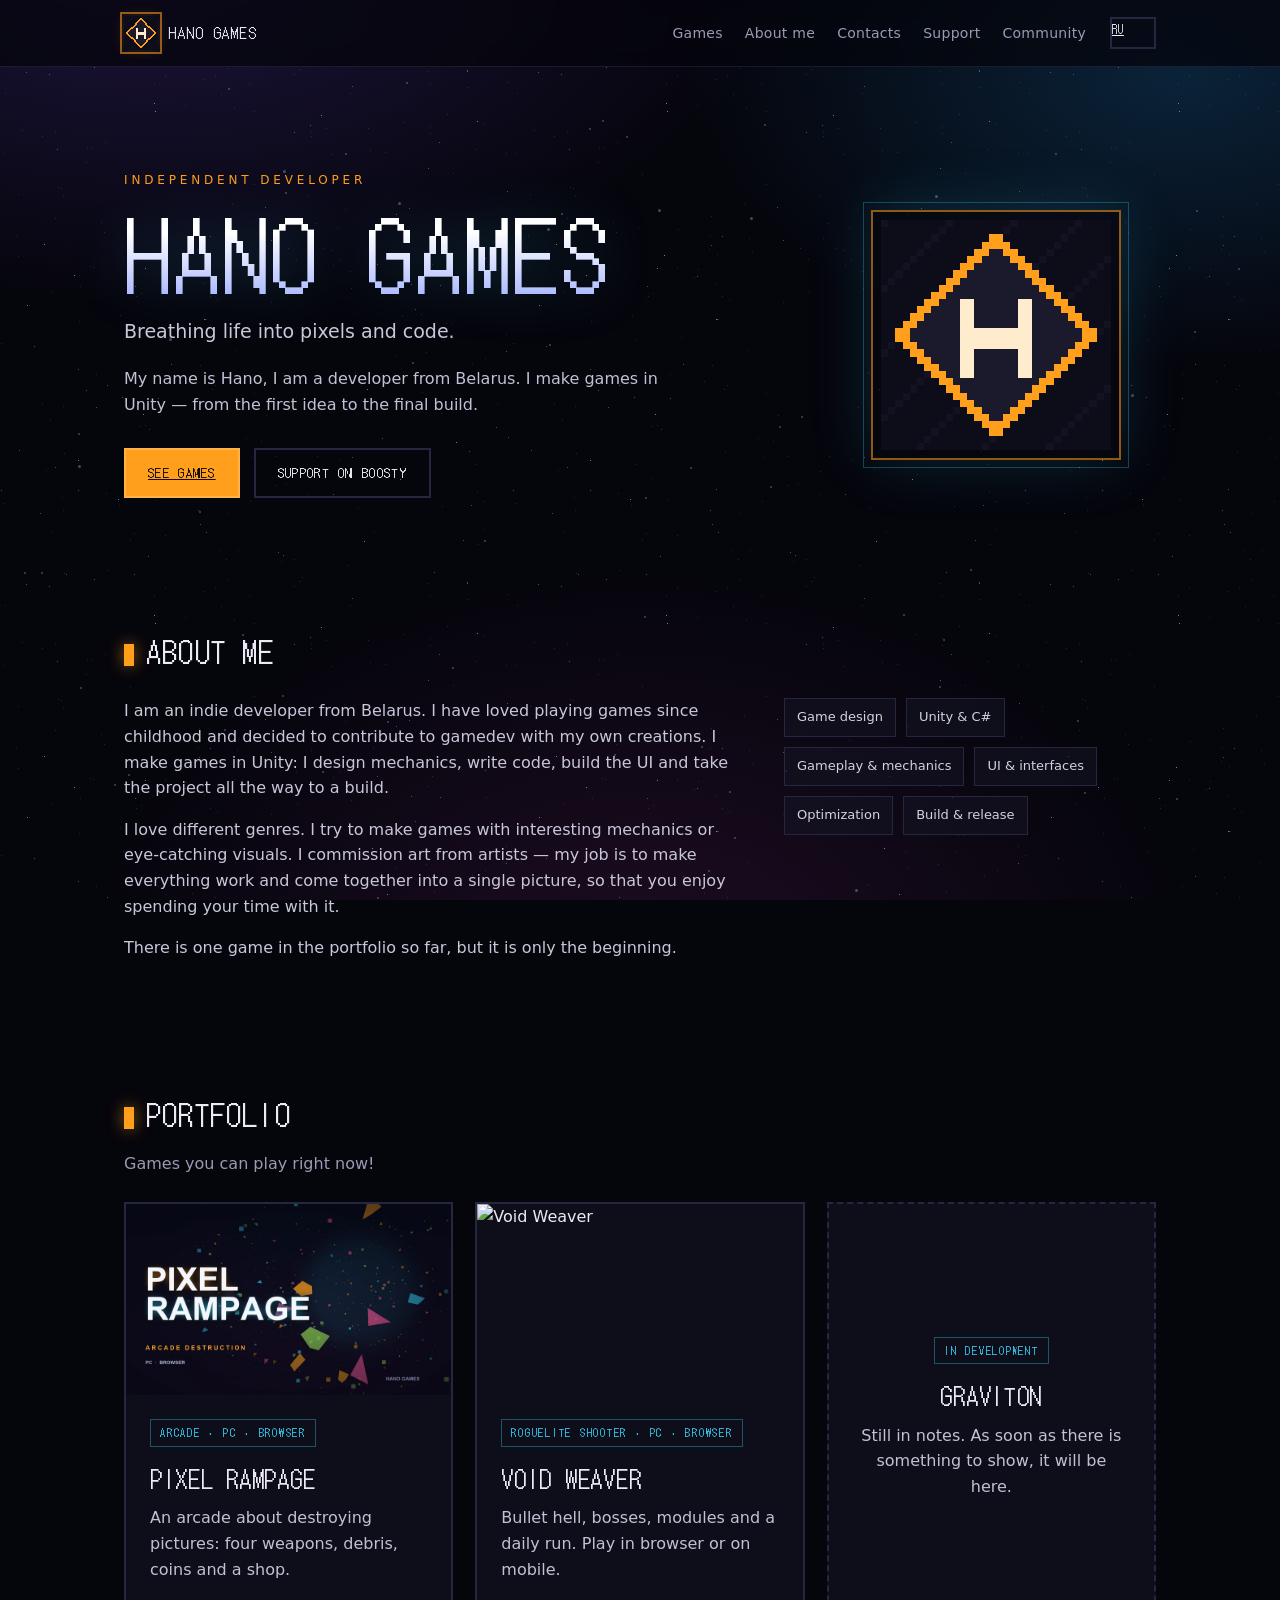
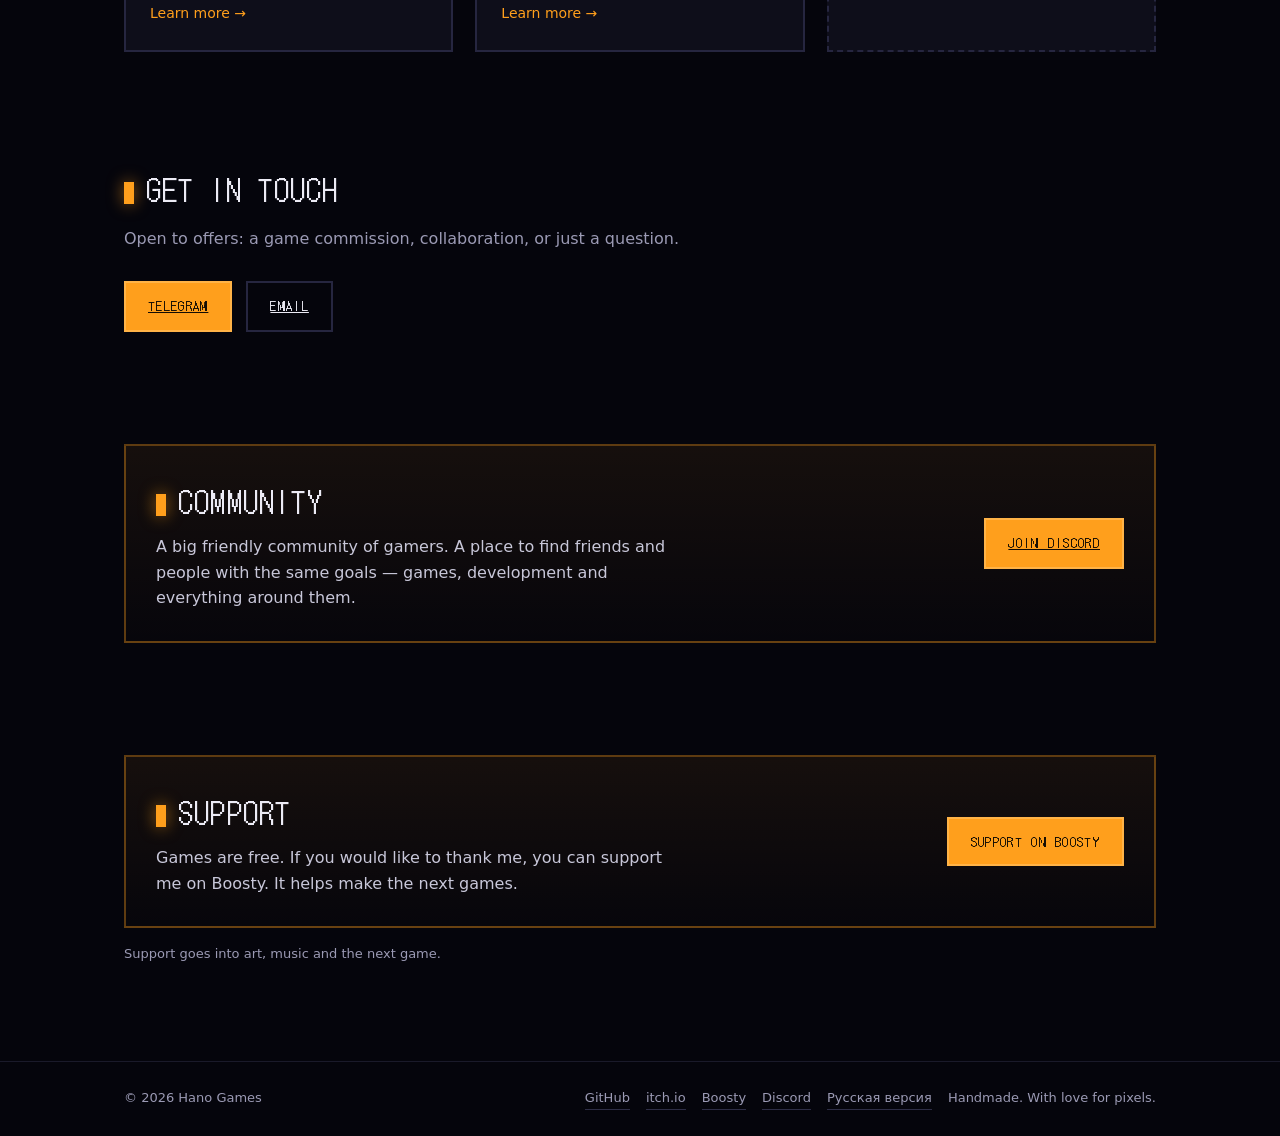
==== commit 6f2e569a: "Add Void Weaver: page, web build, promo art, Discord block" ====
--- a/en/index.html
+++ b/en/index.html
@@ -52,6 +52,7 @@
       <a href="#about" data-i18n="nav.about">About me</a>
       <a href="#contact" id="nav-contact" data-i18n="nav.contact">Contacts</a>
       <a href="#support" data-i18n="nav.support">Support</a>
+      <a href="#community" data-i18n="nav.community">Community</a>
     </nav>
     <a class="lang" id="lang" href="../index.html?lang=ru" aria-label="Переключить на русский">RU</a>
   </div>
@@ -105,7 +106,7 @@
       <div class="portfolio">
         <a class="game-card" href="../game.html">
           <div class="game-card-art">
-            <img src="../img/cover-800x470_en.webp" alt="Pixel Rampage">
+            <img src="../img/cover-pixel-800x470.webp" alt="Pixel Rampage">
           </div>
           <div class="game-card-body">
             <span class="tag" data-i18n="game.tag">Arcade · PC · Browser</span>
@@ -115,6 +116,17 @@
           </div>
         </a>
 
+        <a class="game-card" href="void-weaver.html">
+          <div class="game-card-art">
+            <img src="img/cover-800x470_vw.webp" alt="Void Weaver" loading="lazy">
+          </div>
+          <div class="game-card-body">
+            <span class="tag" data-i18n="vw.card.tag">Рогалик-шутер · ПК · Браузер</span>
+            <h3>Void Weaver</h3>
+            <p data-i18n="vw.card.short">Град пуль, боссы, модули и ежедневный забег. Играй в браузере или на телефоне.</p>
+            <span class="more" data-i18n="game.open">Подробнее →</span>
+          </div>
+        </a>
         <div class="game-card soon-card">
           <div class="soon-inner">
             <span class="tag" data-i18n="portfolio.soon.tag">In development</span>
@@ -134,6 +146,18 @@
         <a class="btn primary" id="contact-telegram" href="#" hidden data-i18n="contact.telegram">Telegram</a>
         <a class="btn ghost" id="contact-email" href="#" hidden data-i18n="contact.email">Email</a>
         <a class="btn ghost" id="contact-vk" href="#" hidden data-i18n="contact.vk">VK</a>
+      </div>
+    </div>
+  </section>
+
+  <section class="section" id="community">
+    <div class="wrap">
+      <div class="support-panel">
+        <div>
+          <h2 data-i18n="community.title">Community</h2>
+          <p data-i18n="community.text">A big friendly community of gamers. A place to find friends and people with the same goals — games, development and everything around them.</p>
+        </div>
+        <a class="btn primary" href="https://discord.gg/8kCTWJewCb" target="_blank" rel="noopener" data-i18n="community.join">Join Discord</a>
       </div>
     </div>
   </section>
@@ -159,6 +183,7 @@
       <a href="https://github.com/HanoSoullsGames/pixel-rampage" target="_blank" rel="noopener">GitHub</a>
       <a href="https://hanosoulls.itch.io/pixel-rampage" target="_blank" rel="noopener">itch.io</a>
       <a href="https://boosty.to/hano.games" target="_blank" rel="noopener">Boosty</a>
+      <a href="https://discord.gg/8kCTWJewCb" target="_blank" rel="noopener">Discord</a>
       <a href="../index.html" hreflang="ru">Русская версия</a>
       <span data-i18n="footer.made">Handmade. With love for pixels.</span>
     </span>
@@ -167,6 +192,6 @@
 
 <div class="toast" id="toast" role="status" aria-live="polite"></div>
 
-<script src="../js/main.js"></script>
+<script src="../js/main.js?v=2"></script>
 </body>
 </html>
--- a/css/style.css
+++ b/css/style.css
@@ -435,6 +435,14 @@
 
 .support-panel h2 { margin-bottom: 10px; }
 .support-panel p { margin: 0; color: #c8c7d9; max-width: 52ch; }
+
+/* ---------- Hero-скриншот игры ---------- */
+.hero-shot {
+  display: block;
+  width: 100%;
+  height: auto;
+  border: 1px solid rgba(120, 120, 180, 0.18);
+}
 
 /* ---------- Footer ---------- */
 .foot {
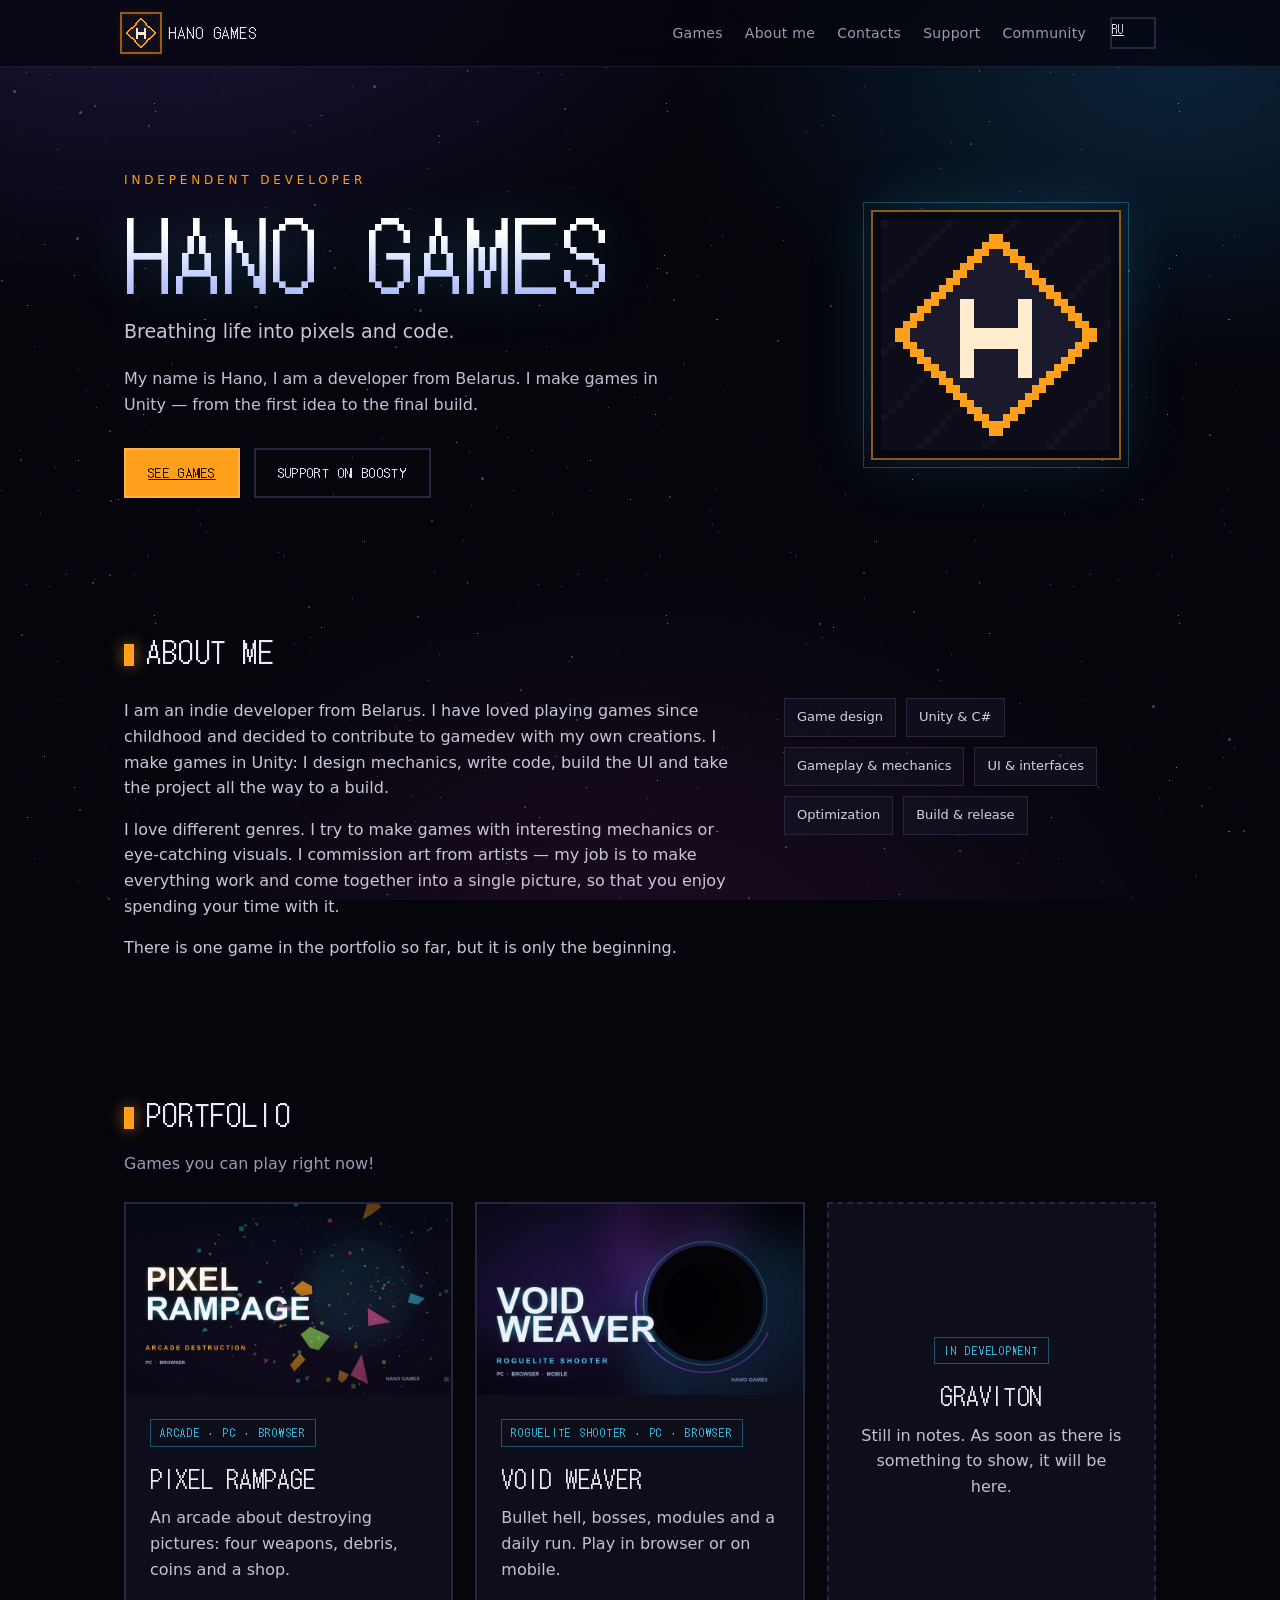
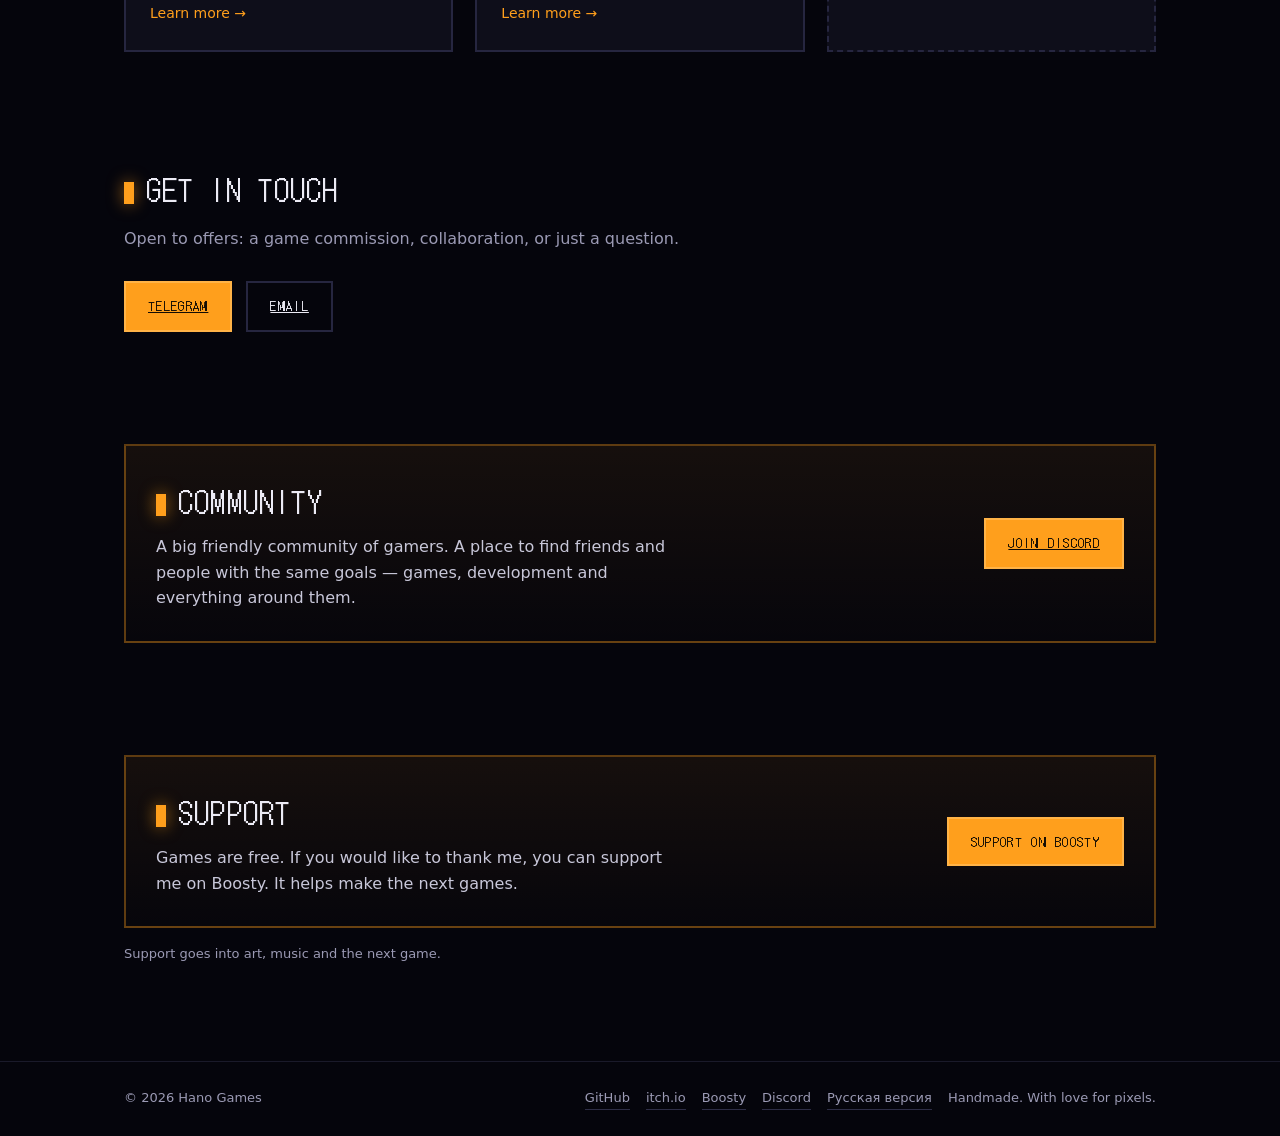
==== commit 20e61be7: "Unify cover style across languages, translate portfolio covers on switch" ====
--- a/en/index.html
+++ b/en/index.html
@@ -106,7 +106,8 @@
       <div class="portfolio">
         <a class="game-card" href="../game.html">
           <div class="game-card-art">
-            <img src="../img/cover-pixel-800x470.webp" alt="Pixel Rampage">
+            <img src="../img/cover-pixel-800x470.webp" alt="Pixel Rampage"
+                 data-src-ru="../img/cover-pixel-ru-800x470.webp" data-src-en="../img/cover-pixel-800x470.webp">
           </div>
           <div class="game-card-body">
             <span class="tag" data-i18n="game.tag">Arcade · PC · Browser</span>
@@ -118,7 +119,8 @@
 
         <a class="game-card" href="void-weaver.html">
           <div class="game-card-art">
-            <img src="img/cover-800x470_vw.webp" alt="Void Weaver" loading="lazy">
+            <img src="../img/cover-800x470_vw.webp" alt="Void Weaver" loading="lazy"
+                 data-src-ru="../img/cover-vw-ru-800x470.webp" data-src-en="../img/cover-800x470_vw.webp">
           </div>
           <div class="game-card-body">
             <span class="tag" data-i18n="vw.card.tag">Рогалик-шутер · ПК · Браузер</span>
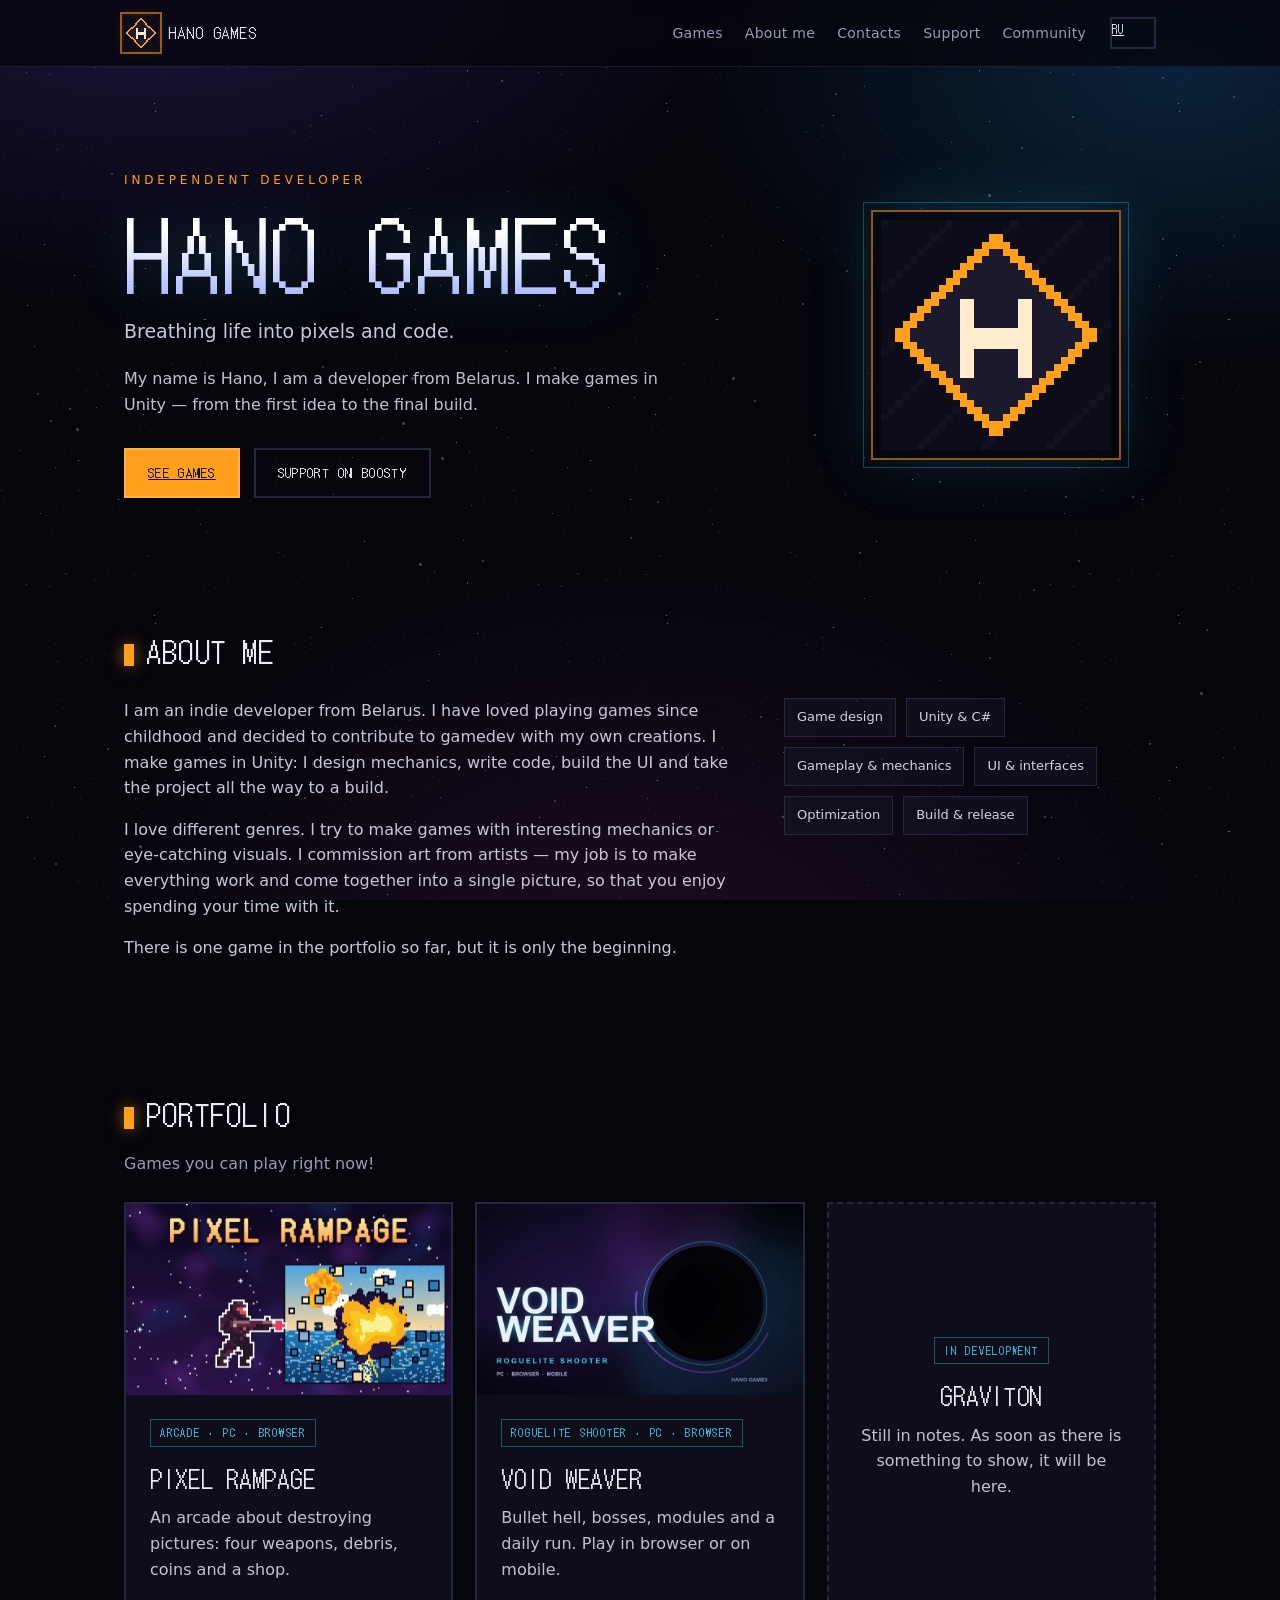
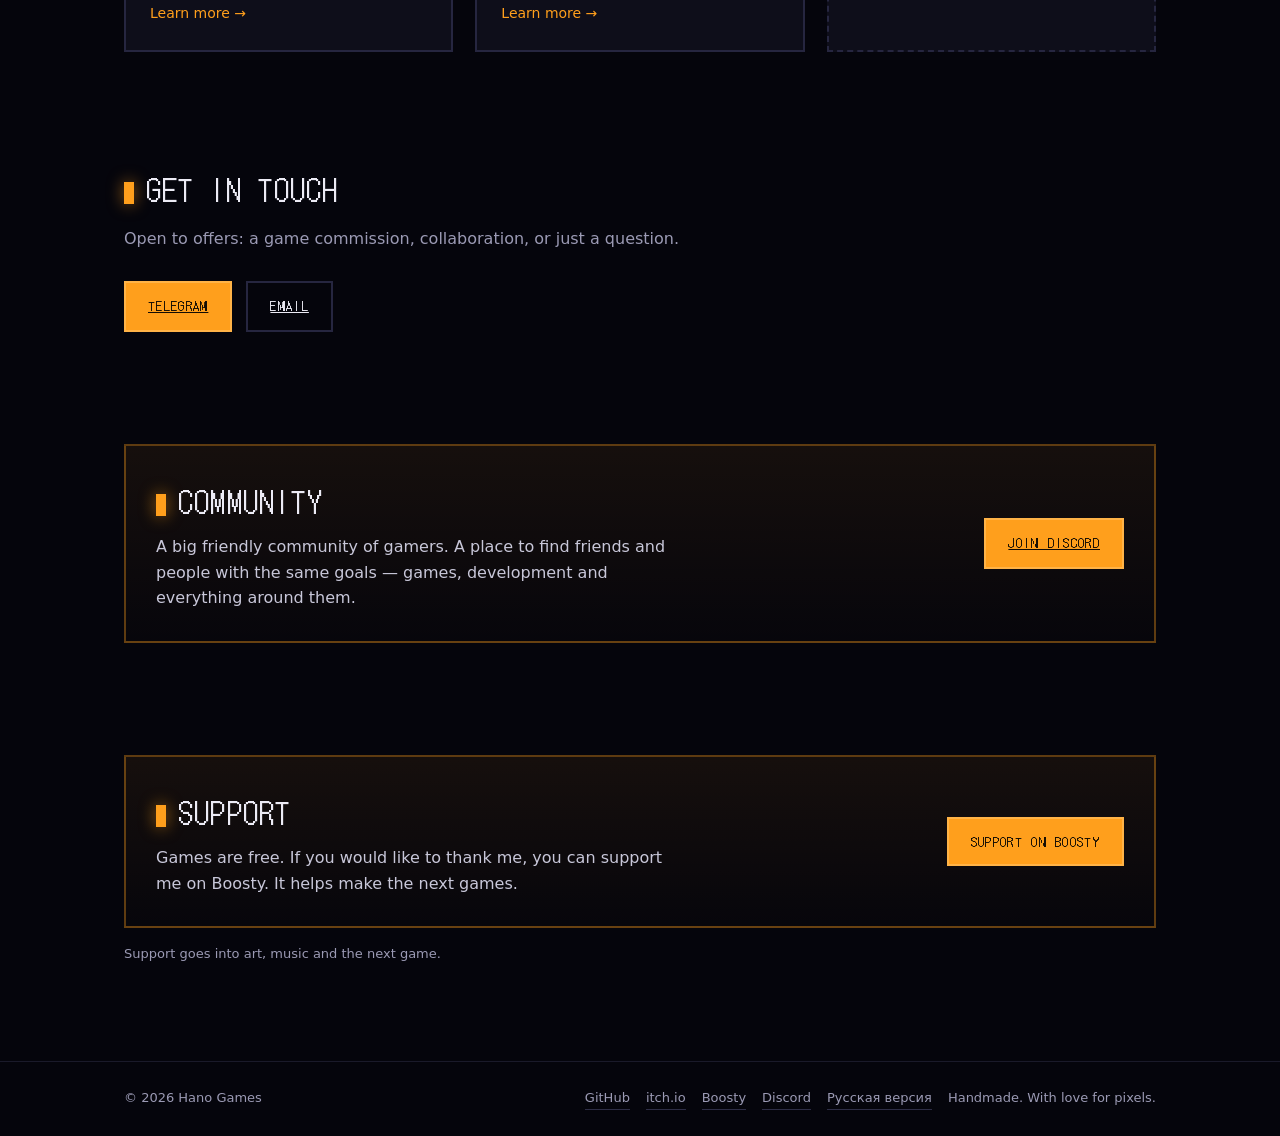
==== commit 14736753: "Restore original Pixel Rampage banner" ====
--- a/en/index.html
+++ b/en/index.html
@@ -106,8 +106,8 @@
       <div class="portfolio">
         <a class="game-card" href="../game.html">
           <div class="game-card-art">
-            <img src="../img/cover-pixel-800x470.webp" alt="Pixel Rampage"
-                 data-src-ru="../img/cover-pixel-ru-800x470.webp" data-src-en="../img/cover-pixel-800x470.webp">
+            <img src="../img/cover-800x470_en.webp" alt="Pixel Rampage"
+                 data-src-ru="../img/cover-800x470_ru.webp" data-src-en="../img/cover-800x470_en.webp">
           </div>
           <div class="game-card-body">
             <span class="tag" data-i18n="game.tag">Arcade · PC · Browser</span>
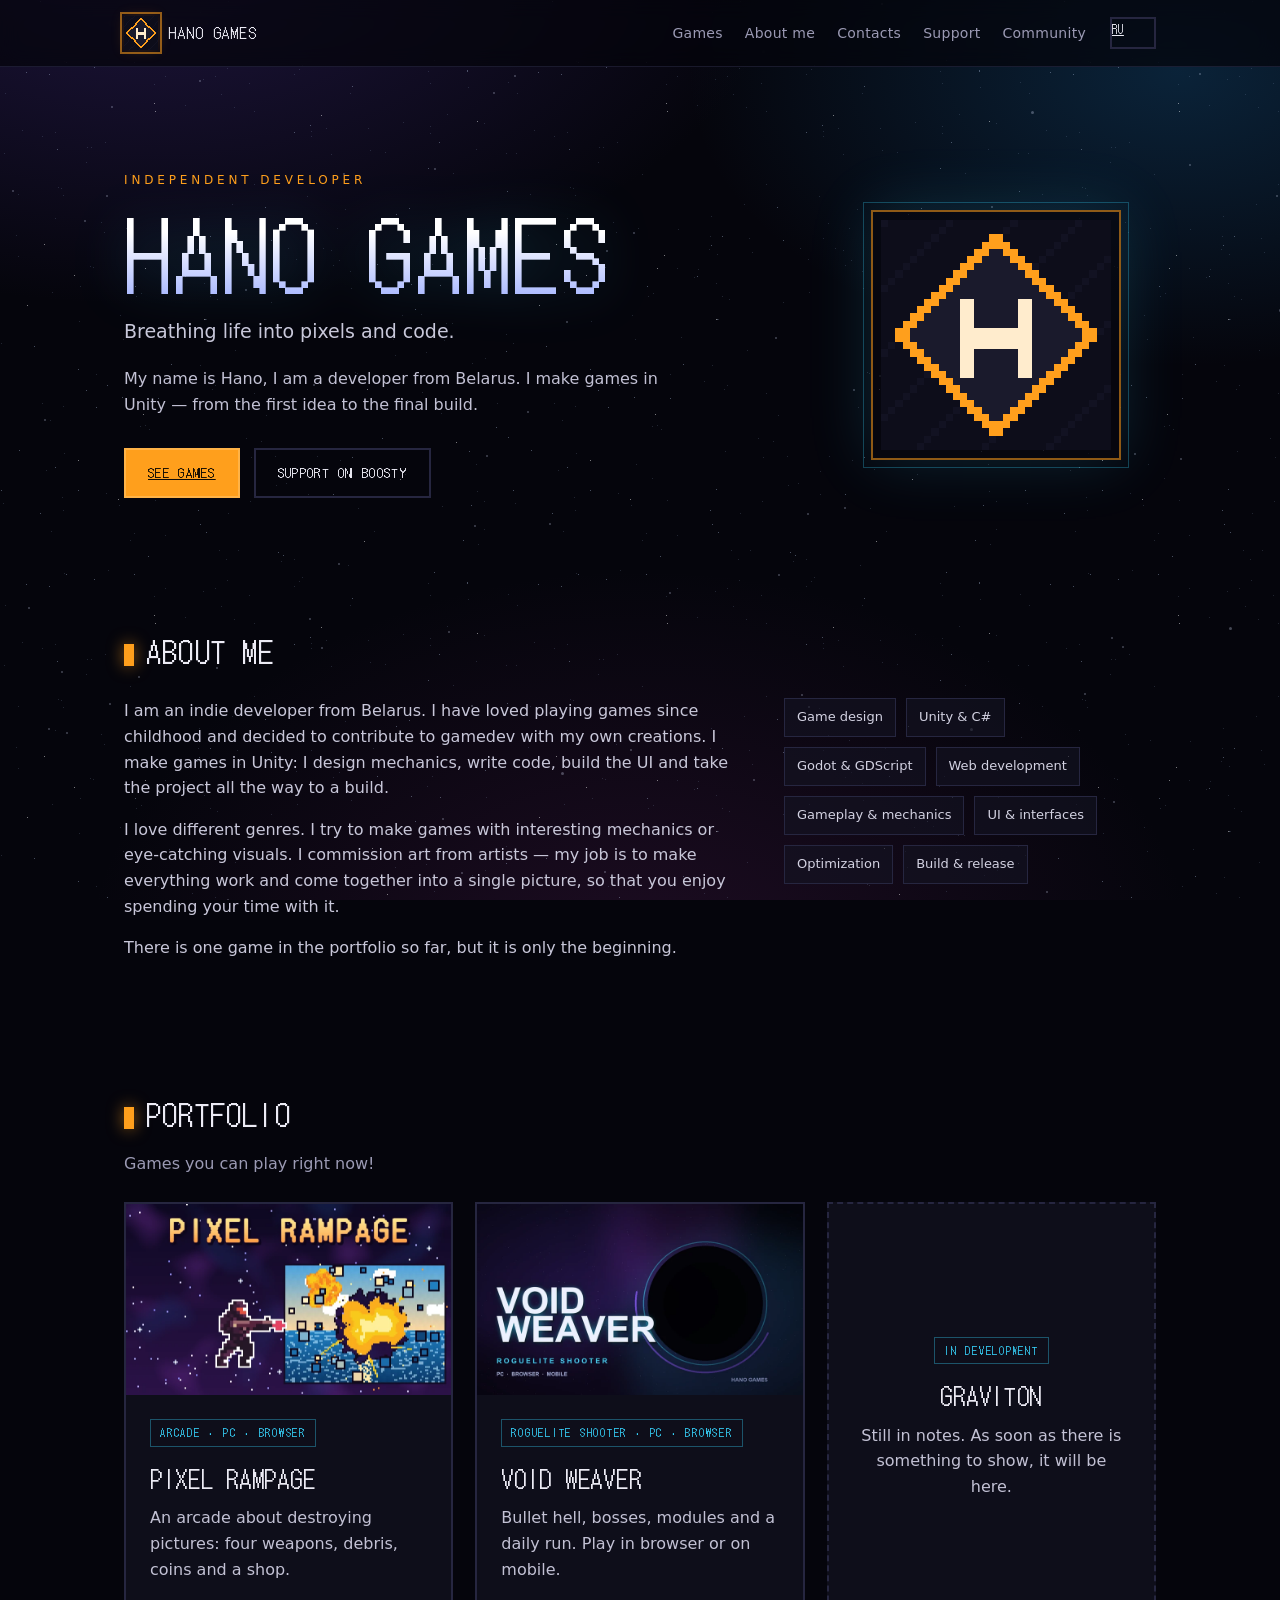
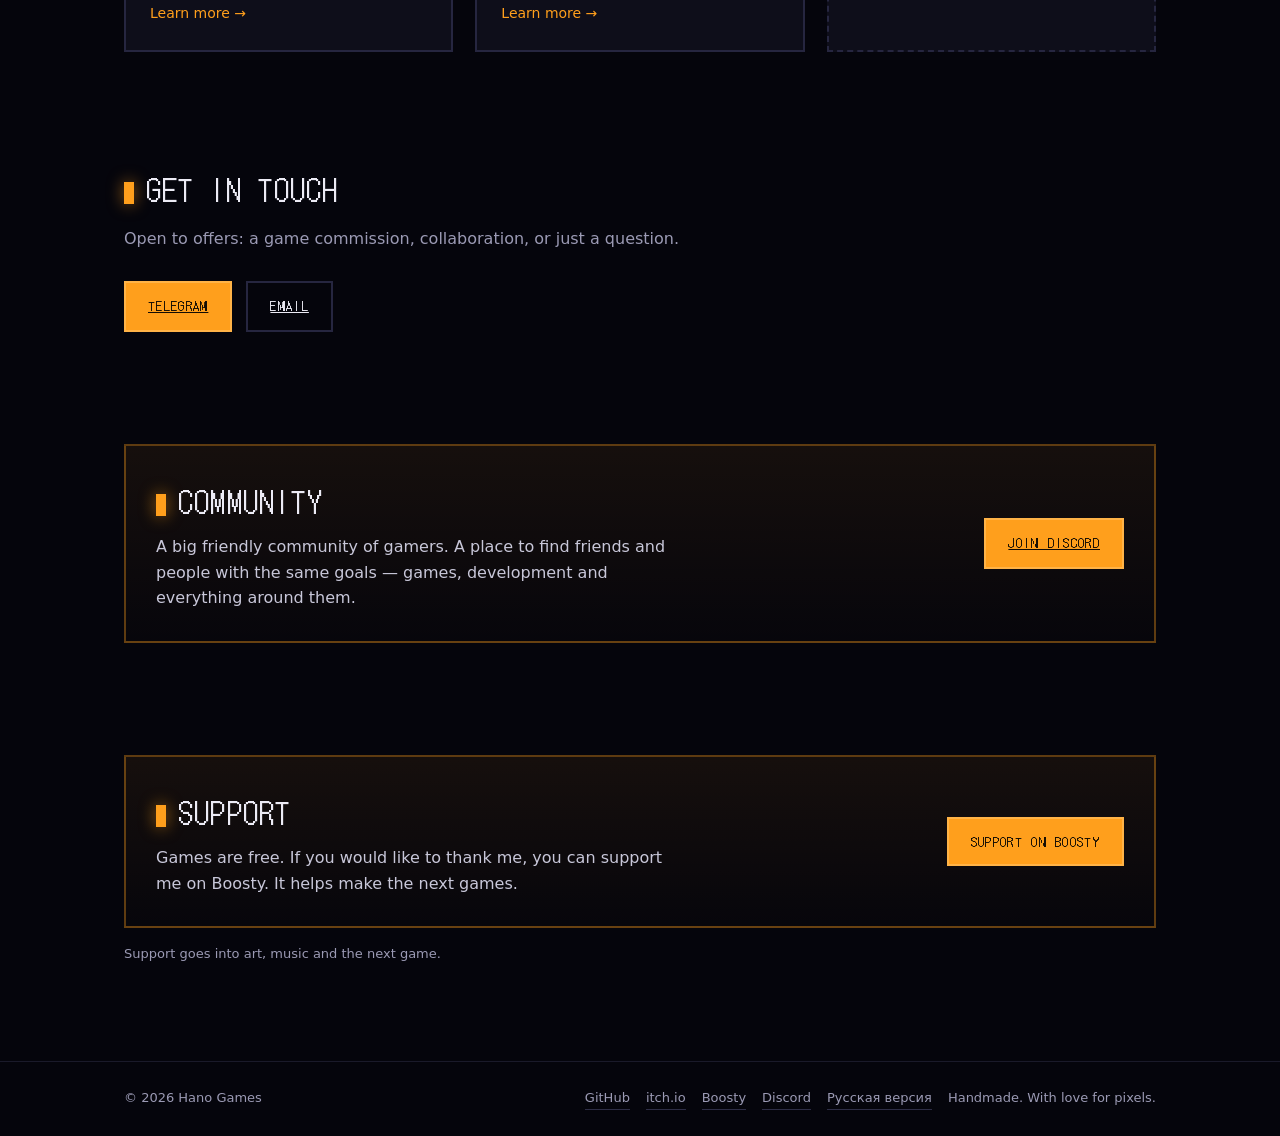
==== commit 19db8663: "Add Godot and web development skills to about" ====
--- a/en/index.html
+++ b/en/index.html
@@ -65,7 +65,7 @@
         <p class="kicker" data-i18n="hero.kicker">Independent developer</p>
         <h1 data-i18n="hero.title">Hano Games</h1>
         <p class="tagline" data-i18n="hero.tagline">Breathing life into pixels and code.</p>
-        <p class="bio" data-i18n="hero.bio">My name is Hano, I am a developer from Belarus. I make games in Unity — from the first idea to the final build.</p>
+        <p class="bio" data-i18n="hero.bio">My name is Hano, I am a developer from Belarus. I make games in Unity and Godot, and build web versions — from the first idea to the final build.</p>
         <div class="actions">
           <a class="btn primary" href="#portfolio" data-i18n="btn.games">See games</a>
           <button class="btn ghost" type="button" data-action="support" data-i18n="btn.support">Support on Boosty</button>
@@ -82,13 +82,15 @@
       <h2 data-i18n="about.title">About me</h2>
       <div class="about-grid">
         <div class="about">
-          <p data-i18n="about.text1">I am an indie developer from Belarus. I have loved playing games since childhood and decided to contribute to gamedev with my own creations. I make games in Unity: I design mechanics, write code, build the UI and take the project all the way to a build.</p>
+          <p data-i18n="about.text1">I am an indie developer from Belarus. I have loved playing games since childhood and decided to contribute to gamedev with my own creations. I make games in Unity and Godot, and build browser versions: I design mechanics, write code, build the UI and take the project all the way to a build.</p>
           <p data-i18n="about.text2">I love different genres. I try to make games with interesting mechanics or eye-catching visuals. I commission art from artists — my job is to make everything work and come together into a single picture, so that you enjoy spending your time with it.</p>
-          <p data-i18n="about.text3">There is one game in the portfolio so far, but it is only the beginning.</p>
+          <p data-i18n="about.text3">There are two games in the portfolio already — and that is only the beginning.</p>
         </div>
         <ul class="skills">
           <li data-i18n="skills.gamedesign">Game design</li>
           <li data-i18n="skills.unity">Unity & C#</li>
+          <li data-i18n="skills.godot">Godot & GDScript</li>
+          <li data-i18n="skills.web">Web development</li>
           <li data-i18n="skills.gameplay">Gameplay & mechanics</li>
           <li data-i18n="skills.ui">UI & interfaces</li>
           <li data-i18n="skills.optimization">Optimization</li>
